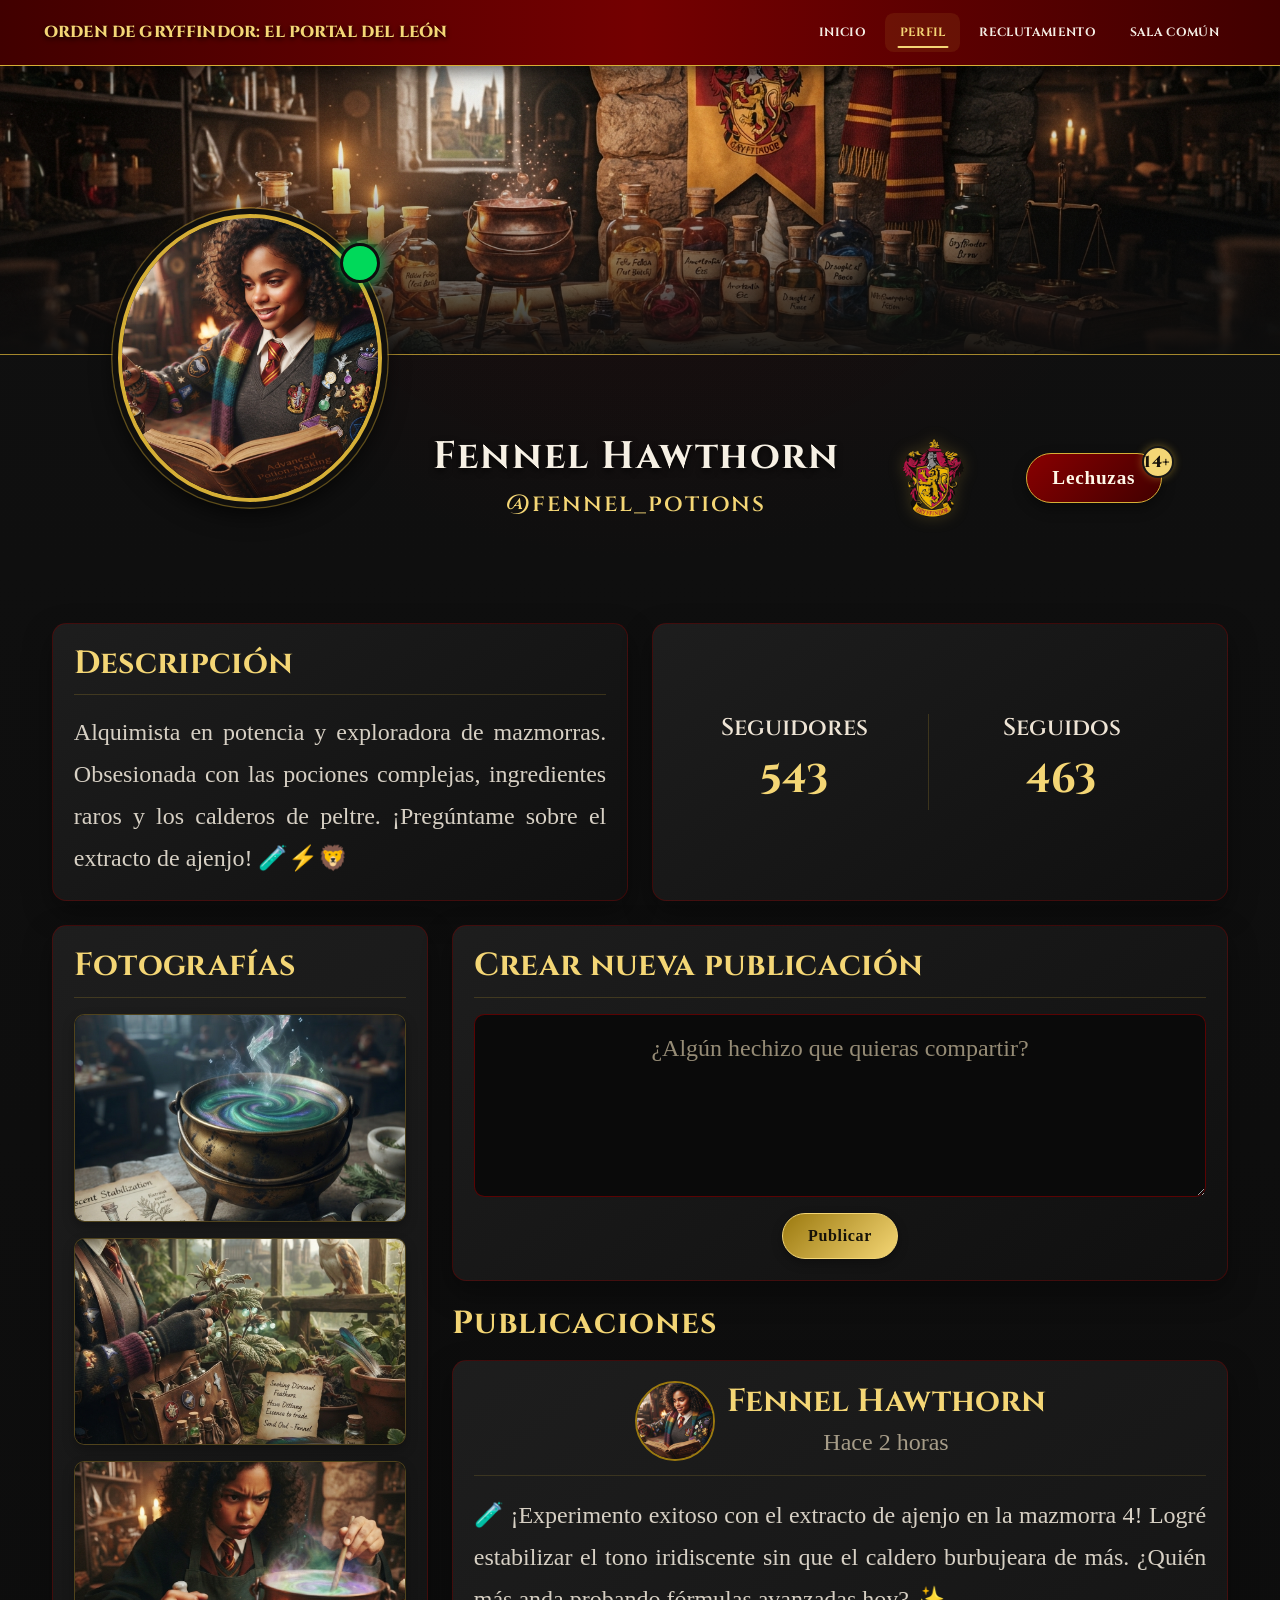
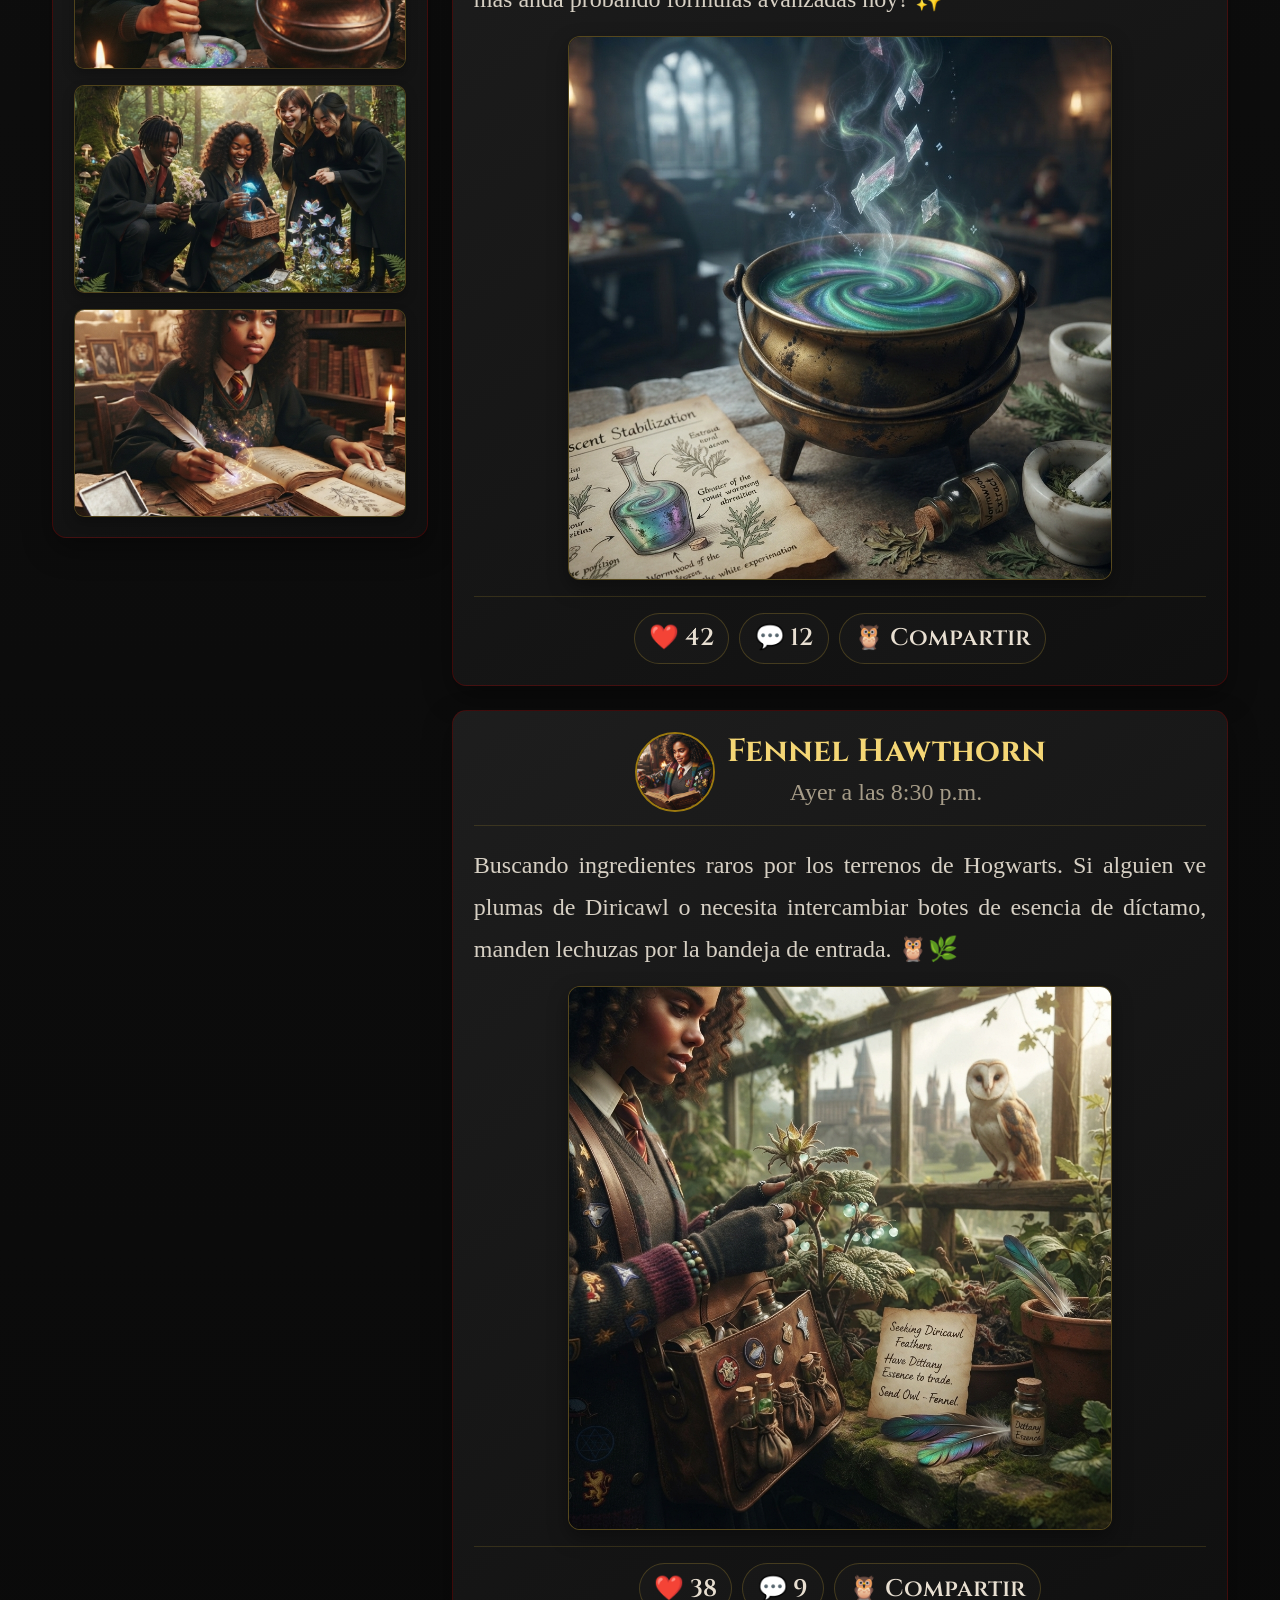
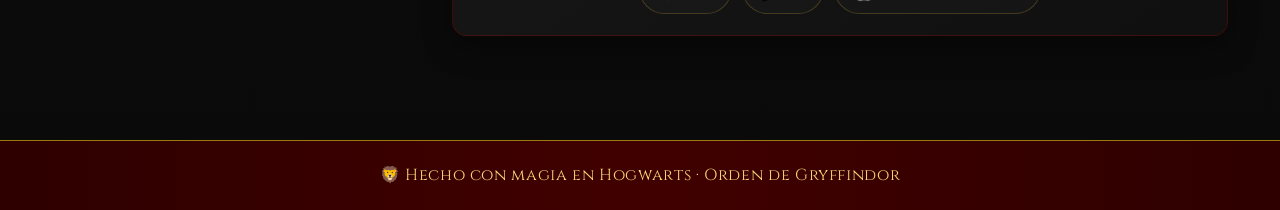
==== perfil.html @ 12b3858e "se hicieron cambios al html y se agrego mas dinamismo al css" ====
<!DOCTYPE html>
<html lang="es">
<head>
    <meta charset="UTF-8">
    <meta name="viewport" content="width=device-width, initial-scale=1.0">
    <meta name="description" content="Perfil de Fennel Hawthorn en la Orden de Gryffindor">
    <meta name="theme-color" content="#580000">
    <title>Fennel Hawthorn | Orden de Gryffindor</title>
    <link rel="preconnect" href="https://fonts.googleapis.com">
    <link rel="preconnect" href="https://fonts.gstatic.com" crossorigin>
    <link href="https://cdn.jsdelivr.net/npm/bootstrap@5.3.3/dist/css/bootstrap.min.css" rel="stylesheet" integrity="sha384-QWTKZyjpPEjISv5WaRU9OFeRpok6YctnYmDr5pNlyT2bRjXh0JMhjY6hW+ALEwIH" crossorigin="anonymous">
    <link rel="stylesheet" href="https://fonts.googleapis.com/css2?family=Cinzel:wght@400;500;600;700;800&family=Macondo+Swash+Caps&display=swap">
    <link rel="stylesheet" href="styles.css">
</head>

<body>
    <nav class="navbar navbar-expand-lg navbar-gryffindor sticky-top">
        <div class="container-fluid">
            <a class="navbar-brand" href="/index.html">
                ORDEN DE GRYFFINDOR: EL PORTAL DEL LEÓN
              </a>
            <button class="navbar-toggler" type="button" data-bs-toggle="collapse" data-bs-target="#navbarNav" aria-controls="navbarNav" aria-expanded="false" aria-label="Abrir menú de navegación">
                <span class="navbar-toggler-icon"></span>
            </button>
            <div class="collapse navbar-collapse" id="navbarNav">
                <ul class="navbar-nav ms-auto">
                    <li class="nav-item">
                        <a class="nav-link" href="/index.html">INICIO</a>
                    </li>
                    <li class="nav-item">
                        <a class="nav-link active" aria-current="page" href="#">PERFIL</a>
                    </li>
                    <li class="nav-item">
                        <a class="nav-link" href="#">RECLUTAMIENTO</a>
                    </li>
                    <li class="nav-item">
                        <a class="nav-link" href="#">SALA COMÚN</a>
                    </li>
                </ul>
            </div>
        </div>
    </nav>

    <section id="bannerPhoto">
        <img
            id="banner"
            src="/assets/banner.jpg"
            alt="Laboratorio de pociones de Gryffindor">
    </section>

    <header class="profile-header">
        <div class="row justify-content-center align-items-center profile-header-content">
            <div id="perfil" class="col-auto text-center profile-avatar-container">
                <img
                    id="foto"
                    src="/assets/perfil.jpg"
                    alt="Foto de perfil de Fennel Hawthorn"
                    class="profile-avatar">
                <span id="dot" class="status-indicator" aria-label="Fennel está en línea"></span>
            </div>
            <div class="col-auto text-center profile-identity">
                <h1 class="profile-name">Fennel Hawthorn</h1>
                <p class="profile-username">@fennel_potions</p>
            </div>
            <div class="col-auto text-center">
            <img
                id="logo"
                src="/assets/logo.png"
                alt="Escudo de Gryffindor"
                class="house-crest">
            </div>
            <div class="col-auto text-center">
            <button type="button" class="btn btn-lechuzas position-relative">
                Lechuzas
                <span class="notification-badge">14+</span>
            </button>
            </div>
        </div>
    </header>

    <main id="descripcion" class="container pb-5">
        <div class="row g-4 mb-4">
            <div class="col-lg-6">
                <article class="card card-info h-100">
                    <div class="card-body">
                        <h2 class="card-title">
                            Descripción
                        </h2>
                        <p class="card-text mb-0">
                            Alquimista en potencia y exploradora de mazmorras. Obsesionada con las pociones complejas, ingredientes raros y los calderos de peltre. ¡Pregúntame sobre el extracto de ajenjo! 🧪⚡🦁
                        </p>
                    </div>
                </article>
            </div>
            <div class="col-lg-6">
                <article id="seguidores" class="card card-stats h-100">
                    <div class="card-body d-flex align-items-center">
                        <div class="row w-100 text-center">
                            <div class="col-6">
                                <h2 class="stat-label">Seguidores</h2>
                                <p class="stat-value">543</p>
                            </div>
                            <div class="col-6 stat-divider">
                                <h2 class="stat-label">Seguidos</h2>
                                <p class="stat-value">463</p>
                            </div>
                        </div>
                    </div>
                </article>
            </div>
        </div>
        <div class="row g-4">
            <aside class="col-lg-4">
                <section class="card card-gallery">
                    <div class="card-body">
                        <h2 class="card-title">
                            Fotografías
                        </h2>
                        <div class="gallery-list">
                            <img src="/assets/publi1.jpg" class="gallery-item" alt="Poción brillante en un caldero">
                            <img src="/assets/publi2.jpg" class="gallery-item" alt="Ingredientes para preparar pociones">
                            <img src="/assets/img1.jpg" class="gallery-item" alt="Mazmorra de Hogwarts">
                            <img src="/assets/img3.jpg" class="gallery-item" alt="Libro antiguo de pociones">
                            <img src="/assets/img2.jpg" class="gallery-item" alt="Extracto de ajenjo">
                        </div>
                    </div>
                </section>
            </aside>
            <section class="col-lg-8">
                <section class="card card-create mb-4">
                    <div class="card-body">
                        <h2 class="card-title">
                            Crear nueva publicación
                        </h2>
                        <form>
                            <div class="mb-3">
                                <textarea
                                    class="form-control"
                                    rows="4"
                                    placeholder="¿Algún hechizo que quieras compartir?"
                                    aria-label="Escribe una nueva publicación"
                                ></textarea>
                            </div>
                            <div class="d-flex justify-content-center">
                            <button type="submit" class="btn btn-publicar">
                             Publicar
                            </button>
                          </div>
                        </form>
                    </div>
                </section>
                <h2 class="section-title">
                    Publicaciones
                </h2>
                <article class="card card-post mb-4">
                    <div class="card-body">
                        <header class="post-header">
                            <img src="/assets/perfil.jpg" class="post-avatar" alt="Fennel Hawthorn">
                            <div class="post-author-info">
                                <h3 class="post-author">Fennel Hawthorn</h3>
                                <p class="post-time">Hace 2 horas</p>
                            </div>
                        </header>
                        <p class="post-content">
                            🧪 ¡Experimento exitoso con el extracto de ajenjo en la mazmorra 4! Logré estabilizar el tono iridiscente sin que el caldero burbujeara de más. ¿Quién más anda probando fórmulas avanzadas hoy? ✨
                        </p>
                        <img src="/assets/publi1.jpg" class="post-image" alt="Experimento de extracto de ajenjo">
                        <footer class="post-actions">
                            <button type="button" class="btn btn-action">
                                <span>❤️</span>
                                42
                            </button>
                            <button type="button" class="btn btn-action">
                                <span>💬</span>
                                12
                            </button>
                            <button type="button" class="btn btn-action">
                                <span>🦉</span>
                                Compartir
                            </button>
                        </footer>
                    </div>
                </article>
                <article class="card card-post mb-4">
                    <div class="card-body">
                        <header class="post-header">
                            <img src="/assets/perfil.jpg" class="post-avatar" alt="Fennel Hawthorn">
                            <div class="post-author-info">
                                <h3 class="post-author">Fennel Hawthorn</h3>
                                <p class="post-time">Ayer a las 8:30 p.m.</p>
                            </div>
                        </header>
                        <p class="post-content">
                            Buscando ingredientes raros por los terrenos de Hogwarts. Si alguien ve plumas de Diricawl o necesita intercambiar botes de esencia de díctamo, manden lechuzas por la bandeja de entrada. 🦉🌿
                        </p>
                        <img src="/assets/publi2.jpg" class="post-image" alt="Ingredientes raros de pociones">
                        <footer class="post-actions">
                            <button type="button" class="btn btn-action">
                                <span>❤️</span>
                                38
                            </button>
                            <button type="button" class="btn btn-action">
                                <span>💬</span>
                                9
                            </button>
                            <button type="button" class="btn btn-action">
                                <span>🦉</span>
                                Compartir
                            </button>
                        </footer>
                    </div>
                </article>
            </section>
        </div>
    </main>

    <footer class="footer-gryffindor">
        <p>🦁 Hecho con magia en Hogwarts · Orden de Gryffindor</p>
    </footer>

    <script src="https://cdn.jsdelivr.net/npm/bootstrap@5.3.3/dist/js/bootstrap.bundle.min.js"
        integrity="sha384-YvpcrYf0tY3lHB60NNkmXc5s9fDVZLESaAA55NDzOxhy9GkcIdslK1eN7N6jIeHz"
        crossorigin="anonymous"></script>
</body>
</html>
---- styles.css ----
@import url("https://fonts.googleapis.com/css2?family=Cinzel:wght@400;500;600;700;800&family=Macondo+Swash+Caps&display=swap");

:root {
    --red: #740001;
    --red-dark: #410000;
    --red-light: #9b111e;
    --gold: #d6af36;
    --gold-light: #f4d675;
    --gold-dark: #9b790f;
    --background: #0d0d0d;
    --surface: #151515;
    --surface-light: #1d1d1d;
    --input: #0a0a0a;
    --text: #f2ede3;
    --text-soft: #d7d0c4;
    --muted: #a69c88;
    --border: rgba(214, 175, 54, 0.22);
    --border-dark: rgba(116, 0, 1, 0.45);
    --shadow: 0 0.7rem 1.8rem rgba(0, 0, 0, 0.38);
    --transition: 0.25s ease;
}

* {
    box-sizing: border-box;
}

html {
    scroll-behavior: smooth;
}

body {
    margin: 0;
    overflow-x: hidden;
    background:
        radial-gradient(circle at top, rgba(116, 0, 1, 0.18), transparent 35rem),
        linear-gradient(180deg, #101010 0%, #0a0a0a 100%);
    color: var(--text);
    font-family: Georgia, "Times New Roman", serif;
    font-size: 16px;
}

h1,
h2,
h3,
h4,
h5,
h6,
button,
.navbar-brand,
.nav-link {
    font-family: "Cinzel", Georgia, serif;
}

button, a {
    -webkit-tap-highlight-color: transparent;
}

.navbar-gryffindor {
    min-height: 4.1rem;
    padding: 0.65rem 2rem;
    background: linear-gradient(90deg, var(--red-dark), var(--red), var(--red-dark)) !important;
    border-bottom: 1px solid var(--gold);
    box-shadow: 0 0.3rem 1rem rgba(0, 0, 0, 0.55);
}

.navbar-gryffindor .navbar-brand {
    display: flex;
    align-items: center;
    gap: 0.4rem;
    color: var(--gold-light) !important;
    font-size: 1rem;
    font-weight: 800;
    letter-spacing: 0.01em;
    text-shadow: 0 0.13rem 0.3rem rgba(0, 0, 0, 0.9);
    transition: color var(--transition), transform var(--transition);
}

.navbar-gryffindor .navbar-brand:hover {
    color: #fff4bd !important;
    transform: scale(1.02);
}

.navbar-gryffindor .nav-link {
    position: relative;
    color: #f5eee5 !important;
    font-size: 0.75rem;
    font-weight: 700;
    letter-spacing: 0.03em;
    margin: 0 0.15rem;
    padding: 0.65rem 0.9rem !important;
    border-radius: 0.55rem;
    transition: color var(--transition), background-color var(--transition);
}

.navbar-gryffindor .nav-link::after {
    position: absolute;
    bottom: 0.22rem;
    left: 50%;
    width: 0;
    height: 0.12rem;
    content: "";
    background: var(--gold-light);
    border-radius: 1rem;
    transform: translateX(-50%);
    transition: width var(--transition);
}

.navbar-gryffindor .nav-link:hover,
.navbar-gryffindor .nav-link.active {
    color: var(--gold-light) !important;
    background: rgba(214, 175, 54, 0.1);
}

.navbar-gryffindor .nav-link:hover::after,
.navbar-gryffindor .nav-link.active::after {
    width: 68%;
}

.navbar-toggler {
    border: 1px solid var(--gold) !important;
}

.navbar-toggler:focus {
    box-shadow: 0 0 0 0.18rem rgba(214, 175, 54, 0.35);
}

.navbar-toggler-icon {
    filter: brightness(0) invert(1);
}

#bannerPhoto {
    position: relative;
    overflow: hidden;
    border-bottom: 1px solid rgba(214, 175, 54, 0.75);
}

#bannerPhoto::after {
    position: absolute;
    inset: 0;
    content: "";
    pointer-events: none;
    background:
        linear-gradient(to bottom, rgba(0, 0, 0, 0.02) 35%, rgba(13, 13, 13, 0.94) 100%),
        linear-gradient(to right, rgba(0, 0, 0, 0.2), transparent 45%, rgba(0, 0, 0, 0.2));
}

#banner {
    display: block;
    width: 100%;
    height: 18rem;
    object-fit: cover;
    object-position: center 52%;
    filter: saturate(0.9) contrast(1.06);
    transition: transform 0.6s ease;
}

#bannerPhoto:hover #banner {
    transform: scale(1.02);
}

.profile-header {
    position: relative;
    z-index: 3;
    width: 100%;
    max-width: 1200px;
    padding: 0 1.5rem 2.3rem;
    margin: -5.4rem auto 0;
    margin-top: 5rem;
    margin-bottom: 4rem;
}

.profile-header-content {
    display: flex;
    justify-content: center;
    align-items: center;
    width: 100%;
    margin-right: 0;
    margin-left: 0;
    row-gap: 1.2rem;
    column-gap: 1.7rem;
    text-align: center;
}

.profile-avatar-container {
    position: relative;
    flex: 0 0 auto;
    width: 18rem;
    height: 18rem;
    margin-top: -15rem;
}

.profile-avatar {
    display: block;
    width: 100%;
    height: 100%;
    object-fit: cover;
    object-position: center;
    background: var(--surface);
    border: 0.25rem solid var(--gold);
    border-radius: 50%;
    box-shadow:
        0 0 0 0.35rem rgba(13, 13, 13, 0.96),
        0 0 0 0.43rem rgba(214, 175, 54, 0.42),
        0 0.6rem 1.6rem rgba(0, 0, 0, 0.85);
    transition: transform var(--transition), border-color var(--transition), box-shadow var(--transition);
}

.profile-avatar-container:hover .profile-avatar {
    border-color: var(--gold-light);
    box-shadow:
        0 0 0 0.35rem rgba(13, 13, 13, 0.96),
        0 0 0 0.43rem rgba(244, 214, 117, 0.55),
        0 0 1.8rem rgba(214, 175, 54, 0.3);
    transform: scale(1.035);
}

.status-indicator {
    position: absolute;
    top: 10%;
    right: 5%;
    width: 2.5rem;
    height: 2.5rem;
    background: #00d95a;
    border: 0.19rem solid #0e0e0e;
    border-radius: 50%;
    box-shadow: 0 0 0.8rem rgba(0, 217, 90, 0.85);
    animation: statusPulse 2.2s ease-in-out infinite;
}

.profile-identity {
    min-width: 15rem;
    text-align: center;
}

.profile-name {
    margin: 0;
    color: #f6f0e4;
    font-size: clamp(1.65rem, 3vw, 2.45rem);
    font-weight: 700;
    letter-spacing: 0.04em;
    line-height: 1.15;
    text-shadow: 0 0.16rem 0.45rem rgba(0, 0, 0, 0.8);
    text-transform: capitalize;
}

.profile-username {
    margin: 0.45rem 0 0;
    color: var(--gold-light);
    font-family: "Cinzel", Georgia, serif;
    font-size: 1.5rem;
    font-weight: 600;
    letter-spacing: 0.08em;
}

.house-crest {
    flex: 0 0 auto;
    width: 5.25rem;
    height: auto;
    object-fit: contain;
    filter: drop-shadow(0 0 0.45rem rgba(214, 175, 54, 0.25));
    transition: transform var(--transition), filter var(--transition);
}

.house-crest:hover {
    filter: drop-shadow(0 0 0.85rem rgba(244, 214, 117, 0.6));
    transform: scale(1.08) rotate(3deg);
}

.btn-lechuzas {
    display: inline-flex;
    align-items: center;
    justify-content: center;
    min-width: 8.5rem;
    min-height: 2.85rem;
    gap: 0.35rem;
    padding: 0.6rem 1rem;
    overflow: visible;
    color: #fff8e8 !important;
    font-size: 1.2rem;
    font-weight: 800;
    letter-spacing: 0.04em;
    background: linear-gradient(135deg, #890001, var(--red-dark));
    border: 1px solid var(--gold);
    border-radius: 2rem;
    box-shadow: 0 0.35rem 0.8rem rgba(0, 0, 0, 0.4);
    transition: transform var(--transition), box-shadow var(--transition), background var(--transition);
}

.btn-lechuzas:hover {
    background: linear-gradient(135deg, #a90001, #560000);
    box-shadow:
        0 0.45rem 1rem rgba(0, 0, 0, 0.5),
        0 0 0.8rem rgba(214, 175, 54, 0.25);
    transform: translateY(-0.15rem);
}

.notification-badge {
    position: absolute;
    top: -0.5rem;
    right: -0.8rem;
    display: grid;
    width: 2rem;
    height: 2rem;
    place-items: center;
    color: #16110a;
    font-family: "Cinzel", Georgia, serif;
    font-size: 1rem;
    font-weight: 800;
    background: var(--gold-light);
    border: 0.13rem solid #171717;
    border-radius: 50%;
    box-shadow: 0 0 0.5rem rgba(214, 175, 54, 0.45);
}

#descripcion {
    max-width: 1200px;
}

.card {
    overflow: hidden;
    color: var(--text-soft) !important;
    background: linear-gradient(145deg, rgba(30, 30, 30, 0.98), rgba(16, 16, 16, 0.98)) !important;
    border: 1px solid var(--border-dark) !important;
    border-radius: 0.9rem !important;
    box-shadow: var(--shadow);
    transition: border-color var(--transition), box-shadow var(--transition), transform var(--transition);
}

.card:hover {
    border-color: rgba(214, 175, 54, 0.43) !important;
    box-shadow:
        0 0.85rem 2rem rgba(0, 0, 0, 0.45),
        0 0 1.1rem rgba(214, 175, 54, 0.08);
    transform: translateY(-0.18rem);
}

.card-body {
    padding: 1.3rem;
}

.card-title {
    display: flex;
    align-items: center;
    gap: 0.5rem;
    padding-bottom: 0.72rem;
    margin: 0 0 1rem;
    color: var(--gold-light);
    font-size: 2rem;
    font-weight: 700;
    letter-spacing: 0.02rem;
    text-align: center;
    justify-self: center;
    border-bottom: 1px solid rgba(214, 175, 54, 0.2);
}

.card-text {
    margin: 0;
    color: var(--text-soft);
    font-family: Georgia, "Times New Roman", serif;
    font-size: 1.5rem;
    line-height: 1.75;
    text-align: center;
    text-align:justify;
}

.card-stats .card-body {
    min-height: 100%;
}

.stat-label {
    margin: 0 0 0.5rem;
    color: #eee4d5;
    font-size: 1.5rem;
    font-weight: 600;
}

.stat-value {
    margin: 0;
    color: var(--gold-light);
    font-family: "Cinzel", Georgia, serif;
    font-size: 2.5rem;
    font-weight: 700;
}

.stat-divider {
    border-left: 1px solid rgba(214, 175, 54, 0.2);
}

.gallery-list {
    display: flex;
    flex-direction: column;
    width: 100%;
    gap: 1rem;
}

.gallery-item {
    display: block;
    width: 100%;
    min-height: 12rem;
    aspect-ratio: 16 / 10;
    object-fit: cover;
    object-position: center;
    background: #101010;
    border: 1px solid rgba(214, 175, 54, 0.32);
    border-radius: 0.65rem;
    box-shadow: 0 0.35rem 0.75rem rgba(0, 0, 0, 0.26);
    transition: border-color var(--transition), box-shadow var(--transition), transform var(--transition);
}

.gallery-item:hover {
    position: relative;
    z-index: 1;
    border-color: var(--gold);
    box-shadow: 0 0 1.15rem rgba(214, 175, 54, 0.2);
    transform: scale(1.015);
}

.form-control {
    min-height: 7.2rem;
    padding: 0.85rem 1rem;
    color: var(--text) !important;
    font-family: Georgia, "Times New Roman", serif;
    font-size: 1.5rem;
    line-height: 1.6;
    resize: vertical;
    background: var(--input) !important;
    border: 1px solid rgba(116, 0, 1, 0.75) !important;
    border-radius: 0.65rem !important;
    text-align: center;
}

.form-control:focus {
    color: var(--text) !important;
    background: var(--input) !important;
    border-color: var(--gold) !important;
    box-shadow: 0 0 0 0.2rem rgba(214, 175, 54, 0.2);
}

.form-control::placeholder {
    color: #968c76;
    opacity: 1;
}

.btn-publicar {
    display: inline-flex;
    align-items: center;
    gap: 0.4rem;
    padding: 0.65rem 1.55rem;
    color: #161208 !important;
    font-size: 1rem;
    font-weight: 800;
    letter-spacing: 0.04em;
    background: linear-gradient(135deg, var(--gold-dark), var(--gold-light));
    border: 1px solid var(--gold-light);
    border-radius: 2rem;
    box-shadow: 0 0.25rem 0.65rem rgba(0, 0, 0, 0.3);
    transition: box-shadow var(--transition), transform var(--transition), filter var(--transition);
}

.btn-publicar:hover {
    filter: brightness(1.08);
    box-shadow: 0 0.4rem 1rem rgba(214, 175, 54, 0.35);
    transform: translateY(-0.12rem);
}

.section-title {
    display: flex;
    align-items: center;
    gap: 0.5rem;
    margin: 0 0 1rem;
    color: var(--gold-light);
    font-size: 2rem;
    font-weight: 700;
    letter-spacing: 0.03em;
    text-align: center;
    justify-self: center;
}

.card-post .card-body {
    text-align: center;
}

.post-header {
    display: flex;
    align-items: center;
    justify-content: center;
    padding-bottom: 0.85rem;
    margin-bottom: 1.1rem;
    text-align: center;
    border-bottom: 1px solid rgba(214, 175, 54, 0.17);
}

.post-avatar {
    flex: 0 0 auto;
    width: 5rem;
    height: 5rem;
    margin-right: 0.75rem;
    object-fit: cover;
    border: 2px solid var(--gold-dark);
    border-radius: 50%;
}

.post-author-info {
    text-align: center;
}

.post-author {
    margin: 0;
    color: var(--gold-light);
    font-size: 2rem;
    font-weight: 700;
}

.post-time {
    margin: 0.17rem 0 0;
    color: var(--muted);
    font-family: Georgia, "Times New Roman", serif;
    font-size: 1.5rem;
}

.post-content {
    max-width: 46rem;
    margin: 0 auto 1rem;
    color: var(--text-soft);
    font-family: Georgia, "Times New Roman", serif;
    font-size: 1.5rem;
    line-height: 1.75;
    text-align:justify;
}

.post-image {
    display: block;
    width: min(100%, 34rem);
    aspect-ratio: 1 / 1;
    margin: 1rem auto 0;
    object-fit: cover;
    object-position: center;
    background: #111;
    border: 1px solid rgba(214, 175, 54, 0.35);
    border-radius: 0.75rem;
    box-shadow: 0 0.5rem 1.25rem rgba(0, 0, 0, 0.35);
    transition: border-color var(--transition), box-shadow var(--transition), transform var(--transition);
}

.post-image:hover {
    border-color: var(--gold);
    box-shadow:
        0 0.5rem 1.25rem rgba(0, 0, 0, 0.42),
        0 0 1.1rem rgba(214, 175, 54, 0.18);
    transform: scale(1.01);
}

.post-actions {
    display: flex;
    flex-wrap: wrap;
    justify-content: center;
    gap: 0.65rem;
    padding-top: 1rem;
    margin-top: 1rem;
    border-top: 1px solid rgba(214, 175, 54, 0.17);
}

.btn-action {
    display: inline-flex;
    align-items: center;
    gap: 0.35rem;
    padding: 0.42rem 0.9rem;
    color: #e8dfd1 !important;
    font-family: "Cinzel", Georgia, serif;
    font-size: 1.5rem;
    font-weight: 600;
    background: rgba(255, 255, 255, 0.02) !important;
    border: 1px solid rgba(214, 175, 54, 0.24) !important;
    border-radius: 2rem;
    transition: color var(--transition), border-color var(--transition), background-color var(--transition), transform var(--transition);
}

.btn-action:hover {
    color: var(--gold-light) !important;
    background: rgba(214, 175, 54, 0.1) !important;
    border-color: var(--gold) !important;
    transform: translateY(-0.1rem);
}

.footer-gryffindor {
    padding: 1.4rem 1rem;
    margin-top: 2rem;
    text-align: center;
    background: linear-gradient(90deg, #2e0000, var(--red-dark), #2e0000);
    border-top: 1px solid var(--gold-dark);
}

.footer-gryffindor p {
    margin: 0;
    color: var(--gold-light);
    font-family: "Cinzel", Georgia, serif;
    font-size: 1rem;
    letter-spacing: 0.04em;
}

a:focus-visible,
button:focus-visible,
textarea:focus-visible {
    outline: 0.18rem solid var(--gold-light);
    outline-offset: 0.18rem;
}

@keyframes statusPulse {
    0%,
    100% {
        box-shadow: 0 0 0.45rem rgba(0, 217, 90, 0.6);
        transform: scale(1);
    }

    50% {
        box-shadow: 0 0 1rem rgba(0, 217, 90, 0.9);
        transform: scale(1.08);
    }
}

@media (max-width: 991.98px) {
    .profile-header {
        padding: 0 1.2rem 2rem;
        margin-top: -4.5rem;
    }

    .profile-header-content {
        gap: 1.15rem;
    }

    .profile-avatar-container {
        width: 10.8rem;
        height: 10.8rem;
    }

    .profile-identity {
        min-width: 13rem;
    }

    .house-crest {
        width: 4.6rem;
    }

    .gallery-item {
        min-height: 10rem;
    }
}

@media (max-width: 767.98px) {
    .navbar-gryffindor {
        padding: 0.65rem 1rem;
    }

    .navbar-gryffindor .navbar-brand {
        max-width: calc(100% - 3.2rem);
        font-size: 0.75rem;
        line-height: 1.25;
        white-space: normal;
    }

    .navbar-gryffindor .nav-link {
        padding: 0.75rem !important;
        text-align: center;
    }

    #banner {
        height: 12.5rem;
    }

    .profile-header {
        padding: 0 1rem 1.8rem;
        margin-top: -3.7rem;
    }

    .profile-header-content {
        flex-direction: column;
        gap: 0.85rem;
    }

    .profile-avatar-container {
        width: 9.7rem;
        height: 9.7rem;
    }

    .profile-identity {
        min-width: auto;
    }

    .profile-name {
        font-size: 1.7rem;
    }

    .profile-username {
        font-size: 0.74rem;
    }

    .house-crest {
        width: 4rem;
    }

    .btn-lechuzas {
        min-width: 8.2rem;
    }

    #descripcion {
        padding-right: 0.85rem;
        padding-left: 0.85rem;
    }

    .card-body {
        padding: 1rem;
    }

    .card-title,
    .section-title {
        font-size: 1rem;
    }

    .card-text,
    .post-content {
        font-size: 0.92rem;
    }

    .stat-label {
        font-size: 0.9rem;
    }

    .stat-value {
        font-size: 1.15rem;
    }

    .gallery-item {
        min-height: 11rem;
        aspect-ratio: 4 / 3;
    }

    .post-image {
        width: 100%;
        aspect-ratio: 1 / 1;
    }

    .post-actions {
        gap: 0.45rem;
    }

    .btn-action {
        padding: 0.4rem 0.7rem;
        font-size: 0.62rem;
    }
}

@media (prefers-reduced-motion: reduce) {
    *,
    *::before,
    *::after {
        scroll-behavior: auto !important;
        animation-duration: 0.01ms !important;
        animation-iteration-count: 1 !important;
        transition-duration: 0.01ms !important;
    }
}
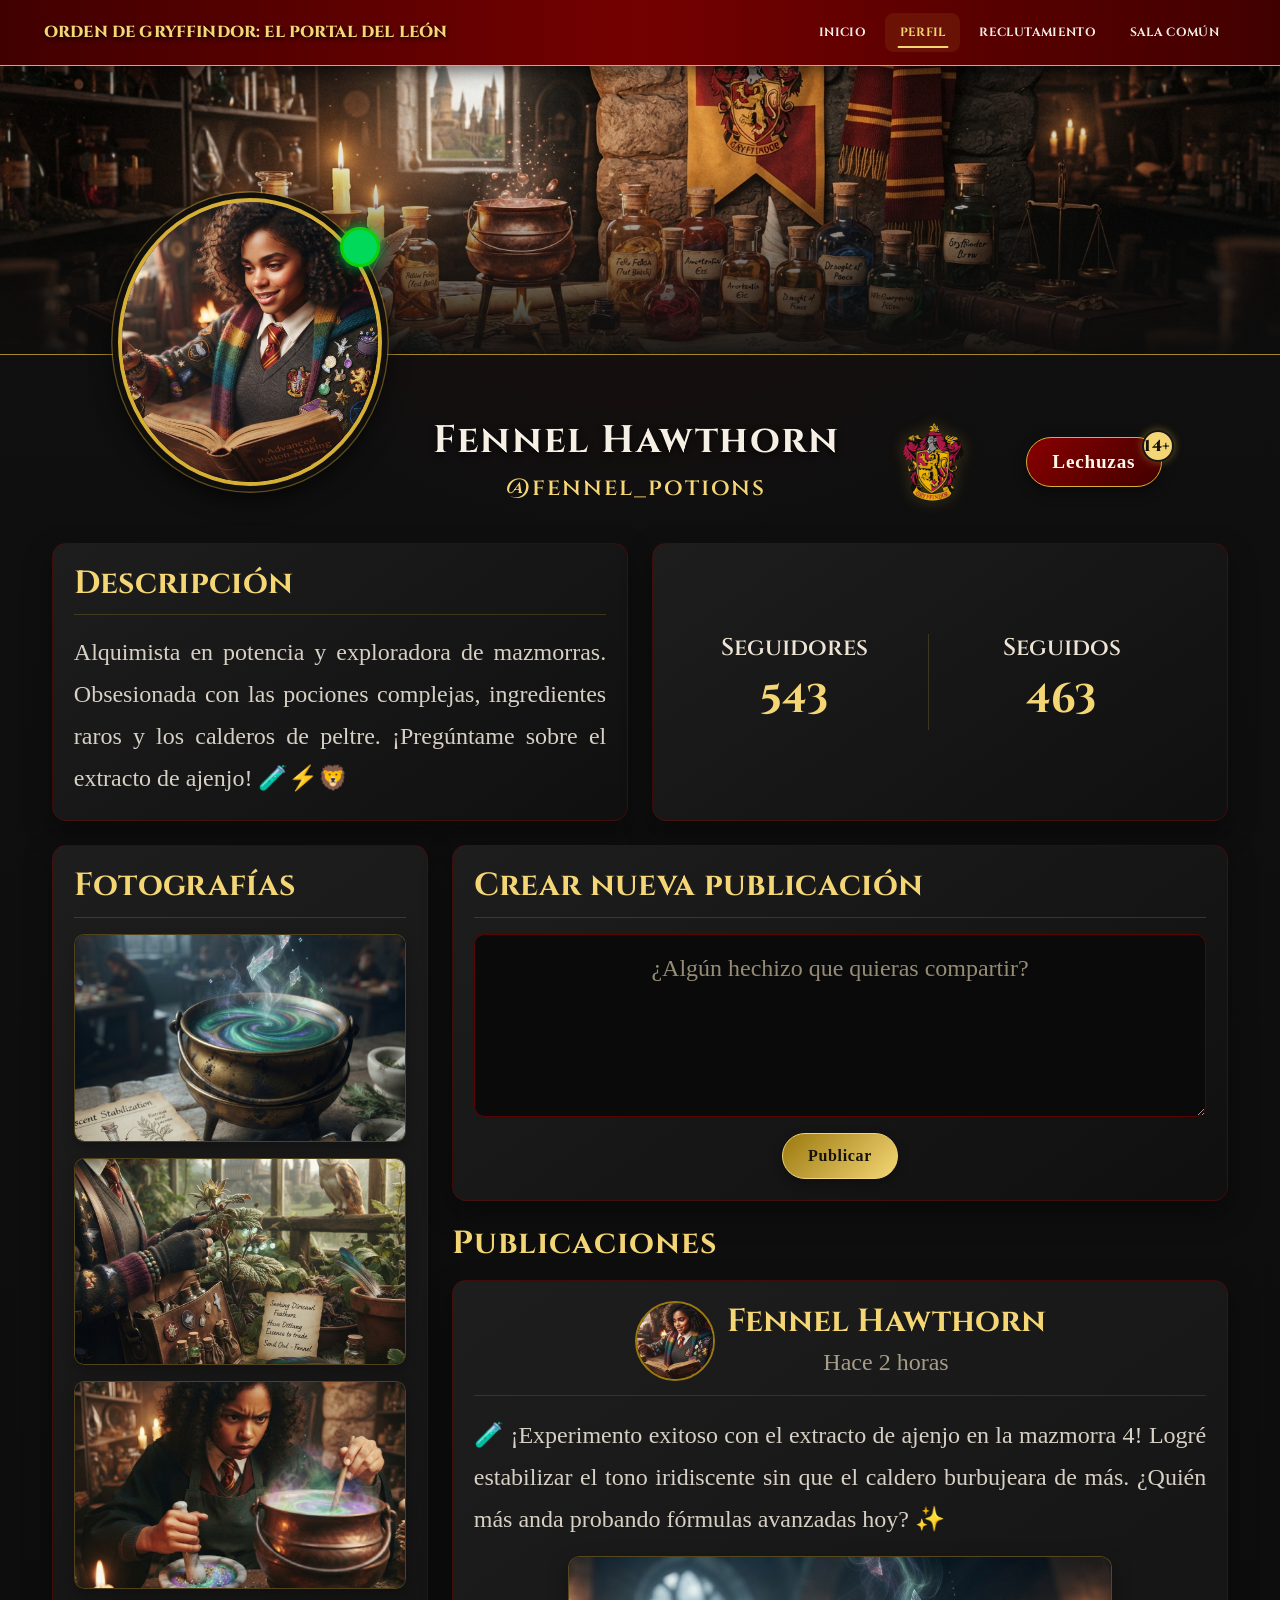
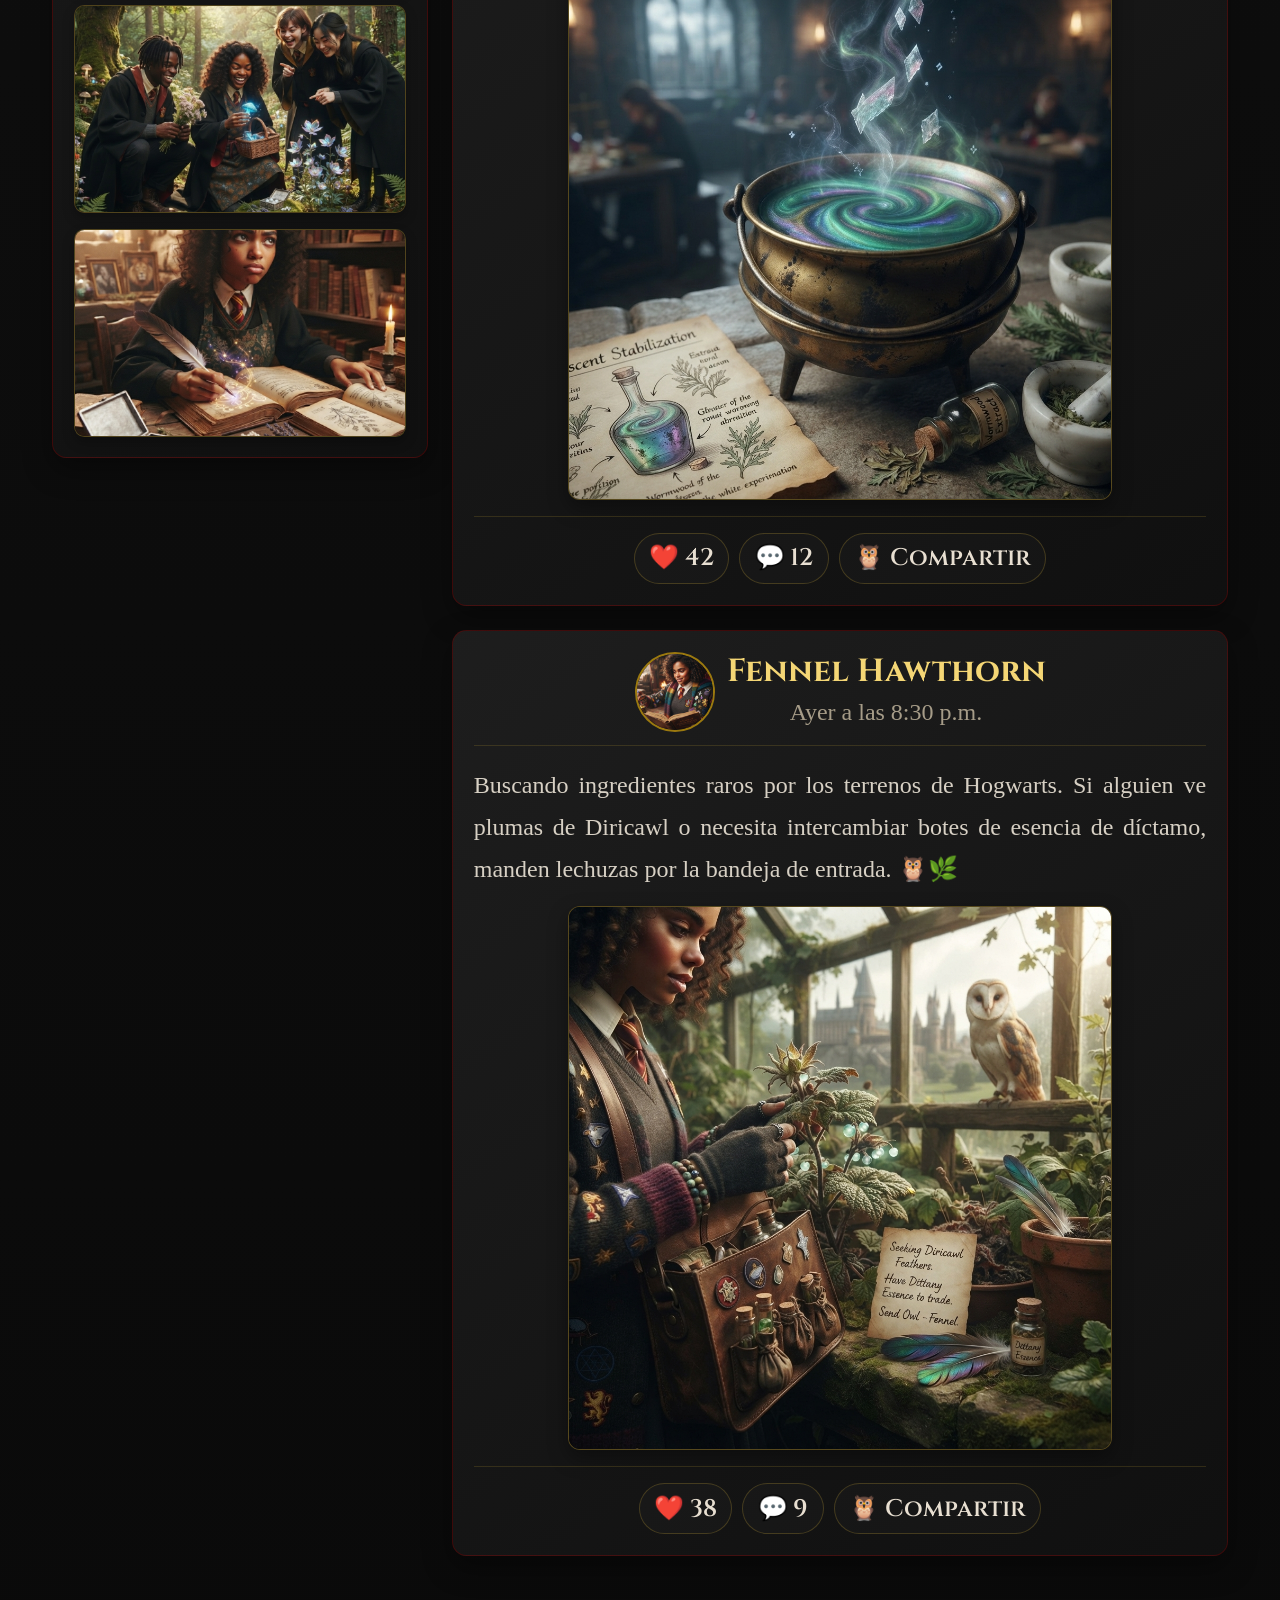
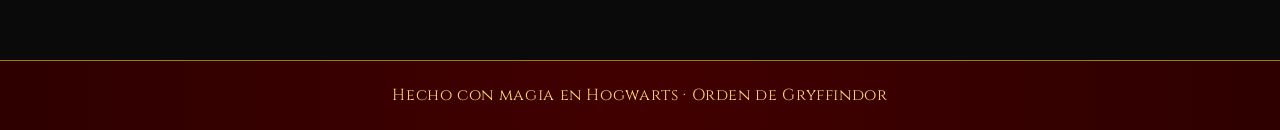
==== commit 8e0e05a5: "correccion y cambios en css y file styles.css" ====
--- a/perfil.html
+++ b/perfil.html
@@ -38,7 +38,6 @@
                     </li>
                 </ul>
             </div>
-        </div>
     </nav>
 
     <section id="bannerPhoto">
@@ -215,7 +214,7 @@
     </main>
 
     <footer class="footer-gryffindor">
-        <p>🦁 Hecho con magia en Hogwarts · Orden de Gryffindor</p>
+        <p>Hecho con magia en Hogwarts · Orden de Gryffindor</p>
     </footer>
 
     <script src="https://cdn.jsdelivr.net/npm/bootstrap@5.3.3/dist/js/bootstrap.bundle.min.js"
--- a/styles.css
+++ b/styles.css
@@ -1,3 +1,4 @@
+
 @import url("https://fonts.googleapis.com/css2?family=Cinzel:wght@400;500;600;700;800&family=Macondo+Swash+Caps&display=swap");
 
 :root {
@@ -165,8 +166,7 @@
     max-width: 1200px;
     padding: 0 1.5rem 2.3rem;
     margin: -5.4rem auto 0;
-    margin-top: 5rem;
-    margin-bottom: 4rem;
+    margin-top: 4rem;
 }
 
 .profile-header-content {
@@ -221,7 +221,7 @@
     width: 2.5rem;
     height: 2.5rem;
     background: #00d95a;
-    border: 0.19rem solid #0e0e0e;
+    border: 0.19rem solid #10cf0a;
     border-radius: 50%;
     box-shadow: 0 0 0.8rem rgba(0, 217, 90, 0.85);
     animation: statusPulse 2.2s ease-in-out infinite;
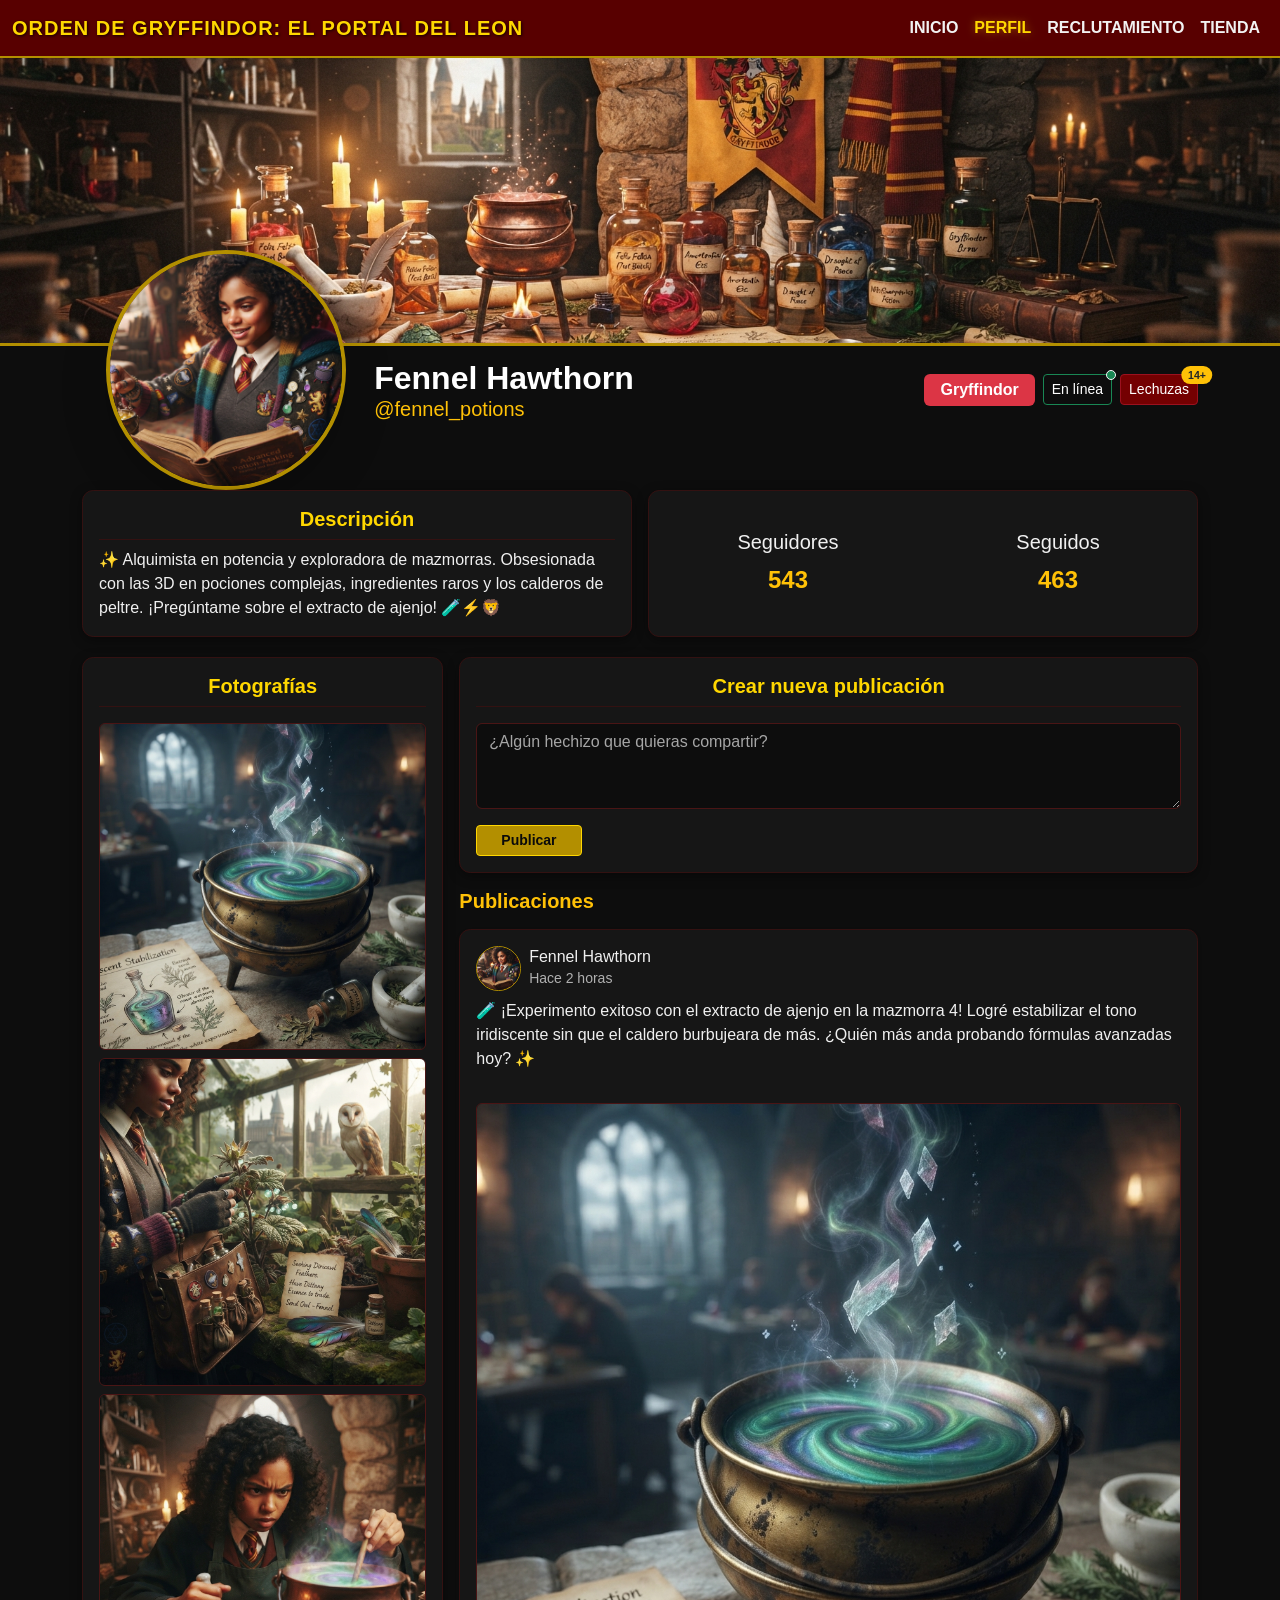
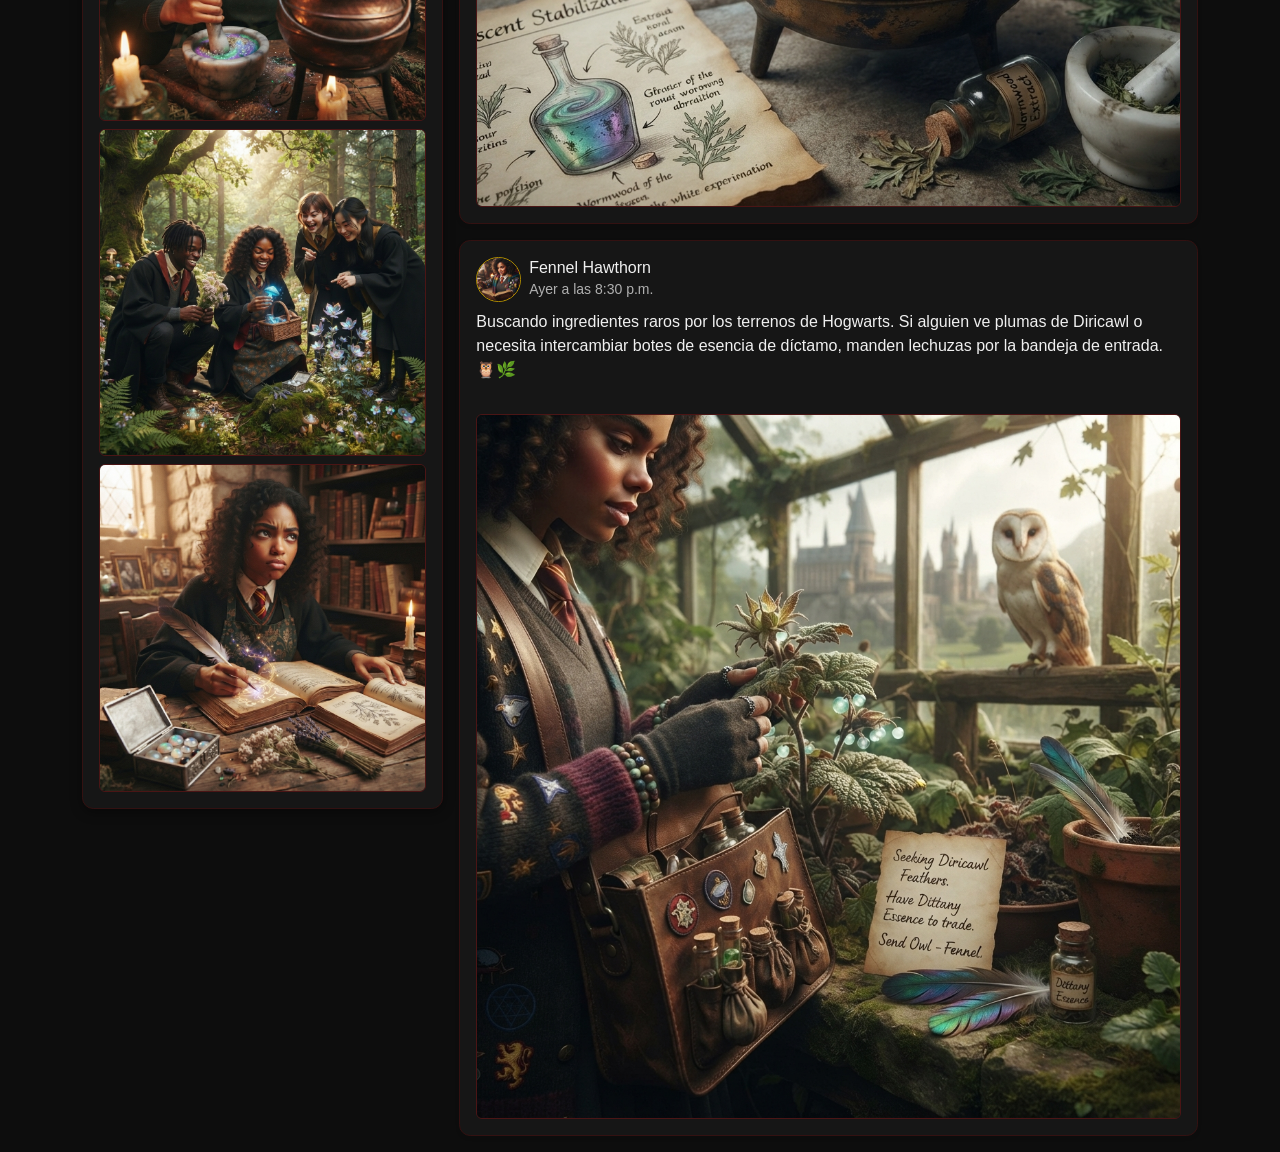
==== commit 5a7fc69d: "Musica" ====
--- a/perfil.html
+++ b/perfil.html
@@ -1,224 +1,191 @@
 <!DOCTYPE html>
-<html lang="es">
+<html lang="en">
 <head>
     <meta charset="UTF-8">
     <meta name="viewport" content="width=device-width, initial-scale=1.0">
-    <meta name="description" content="Perfil de Fennel Hawthorn en la Orden de Gryffindor">
-    <meta name="theme-color" content="#580000">
-    <title>Fennel Hawthorn | Orden de Gryffindor</title>
-    <link rel="preconnect" href="https://fonts.googleapis.com">
-    <link rel="preconnect" href="https://fonts.gstatic.com" crossorigin>
-    <link href="https://cdn.jsdelivr.net/npm/bootstrap@5.3.3/dist/css/bootstrap.min.css" rel="stylesheet" integrity="sha384-QWTKZyjpPEjISv5WaRU9OFeRpok6YctnYmDr5pNlyT2bRjXh0JMhjY6hW+ALEwIH" crossorigin="anonymous">
-    <link rel="stylesheet" href="https://fonts.googleapis.com/css2?family=Cinzel:wght@400;500;600;700;800&family=Macondo+Swash+Caps&display=swap">
-    <link rel="stylesheet" href="styles.css">
+    <title>GryffindorResistanceProfile</title>
+    <link
+      href="https://cdn.jsdelivr.net/npm/bootstrap@5.3.8/dist/css/bootstrap.min.css"
+      rel="stylesheet"
+      integrity="sha384-sRIl4kxILFvY47J16cr9ZwB07vP4J8+LH7qKQnuqkuIAvNWLzeN8tE5YBujZqJLB"
+      crossorigin="anonymous"
+    />
+    <link rel="stylesheet" href="stryle.css">
 </head>
-
 <body>
-    <nav class="navbar navbar-expand-lg navbar-gryffindor sticky-top">
-        <div class="container-fluid">
-            <a class="navbar-brand" href="/index.html">
-                ORDEN DE GRYFFINDOR: EL PORTAL DEL LEÓN
+<nav class="navbar navbar-expand-lg navbar-gryffindor">
+      <div class="container-fluid">
+        <a class="navbar-brand" href="#"
+          >ORDEN DE GRYFFINDOR: EL PORTAL DEL LEON</a
+        >
+        <button
+          class="navbar-toggler"
+          type="button"
+          data-bs-toggle="collapse"
+          data-bs-target="#navbarNav"
+          aria-controls="navbarNav"
+          aria-expanded="false"
+          aria-label="Toggle navigation"
+        >
+          <span class="navbar-toggler-icon"></span>
+        </button>
+        <div class="collapse navbar-collapse" id="navbarNav">
+          <ul class="navbar-nav ms-auto">
+            <li class="nav-item">
+              <a class="nav-link" aria-current="page" href="/index.html"
+                >INICIO
               </a>
-            <button class="navbar-toggler" type="button" data-bs-toggle="collapse" data-bs-target="#navbarNav" aria-controls="navbarNav" aria-expanded="false" aria-label="Abrir menú de navegación">
-                <span class="navbar-toggler-icon"></span>
-            </button>
-            <div class="collapse navbar-collapse" id="navbarNav">
-                <ul class="navbar-nav ms-auto">
-                    <li class="nav-item">
-                        <a class="nav-link" href="/index.html">INICIO</a>
-                    </li>
-                    <li class="nav-item">
-                        <a class="nav-link active" aria-current="page" href="#">PERFIL</a>
-                    </li>
-                    <li class="nav-item">
-                        <a class="nav-link" href="#">RECLUTAMIENTO</a>
-                    </li>
-                    <li class="nav-item">
-                        <a class="nav-link" href="#">SALA COMÚN</a>
-                    </li>
-                </ul>
-            </div>
+            </li>
+            <li class="nav-item">
+              <a class="nav-link active" aria-current="page" href="perfil.html"
+                >PERFIL
+              </a>
+            </li>
+            <li class="nav-item">
+              <a class="nav-link" href="index.html#formulario">RECLUTAMIENTO</a>
+            </li>
+            <li class="nav-item">
+              <a class="nav-link" href="store.html">TIENDA</a>
+            </li>
+          </ul>
+        </div>
+      </div>
     </nav>
 
-    <section id="bannerPhoto">
-        <img
-            id="banner"
-            src="/assets/banner.jpg"
-            alt="Laboratorio de pociones de Gryffindor">
-    </section>
-
-    <header class="profile-header">
-        <div class="row justify-content-center align-items-center profile-header-content">
-            <div id="perfil" class="col-auto text-center profile-avatar-container">
-                <img
-                    id="foto"
-                    src="/assets/perfil.jpg"
-                    alt="Foto de perfil de Fennel Hawthorn"
-                    class="profile-avatar">
-                <span id="dot" class="status-indicator" aria-label="Fennel está en línea"></span>
+<div class="profile-header-container">
+    <div id="bannerPhoto">
+        <img id="banner" src="/assets/banner.jpg" class="img-fluid" alt="banner">
+    </div>
+    <div class="container profile-user-section">
+        <div id="descr" class="row align-items-center profile-user-row">
+            <div class="col-md-3 position-relative text-center text-md-start">
+                <img id="foto" src="/assets/perfil.jpg" class="img-fluid rounded-circle shadow-lg" alt="Foto de perfil">
             </div>
-            <div class="col-auto text-center profile-identity">
-                <h1 class="profile-name">Fennel Hawthorn</h1>
-                <p class="profile-username">@fennel_potions</p>
-            </div>
-            <div class="col-auto text-center">
-            <img
-                id="logo"
-                src="/assets/logo.png"
-                alt="Escudo de Gryffindor"
-                class="house-crest">
-            </div>
-            <div class="col-auto text-center">
-            <button type="button" class="btn btn-lechuzas position-relative">
-                Lechuzas
-                <span class="notification-badge">14+</span>
-            </button>
+            <div class="col-md-9 profile-details">
+                <div class="d-flex flex-wrap justify-content-between align-items-center gap-3 w-100">
+                    <div>
+                        <h2 class="text-white mb-0 fw-bold">Fennel Hawthorn</h2>
+                        <h4 class="text-warning fs-5 mb-0">@fennel_potions</h4>
+                    </div>
+                    <div class="d-flex align-items-center gap-2 flex-wrap">
+                        <span class="badge bg-danger px-3 py-2 fs-6">Gryffindor</span>
+                        <button type="button" class="btn btn-outline-success btn-sm position-relative text-white">
+                            En línea
+                            <span class="position-absolute top-0 start-100 translate-middle p-1 bg-success border border-light rounded-circle"></span>
+                        </button>
+                        <button type="button" class="btn btn-danger btn-sm position-relative">
+                            Lechuzas
+                            <span class="position-absolute top-0 start-100 translate-middle badge rounded-pill bg-warning text-dark">14+</span>
+                        </button>
+                    </div>
+                </div>
             </div>
         </div>
-    </header>
+    </div>
+</div>
 
-    <main id="descripcion" class="container pb-5">
-        <div class="row g-4 mb-4">
-            <div class="col-lg-6">
-                <article class="card card-info h-100">
-                    <div class="card-body">
-                        <h2 class="card-title">
-                            Descripción
-                        </h2>
-                        <p class="card-text mb-0">
-                            Alquimista en potencia y exploradora de mazmorras. Obsesionada con las pociones complejas, ingredientes raros y los calderos de peltre. ¡Pregúntame sobre el extracto de ajenjo! 🧪⚡🦁
-                        </p>
+<div id="descripcion" class="container mb-4">
+    <div class="row g-3">
+      <div class="col-sm-6">
+        <div class="card h-100">
+          <div class="card-body">
+            <h5 class="card-title">Descripción</h5>
+            <p class="card-text">
+            ✨ Alquimista en potencia y exploradora de mazmorras. Obsesionada con las 3D en pociones complejas, ingredientes raros y los calderos de peltre. ¡Pregúntame sobre el extracto de ajenjo! 🧪⚡🦁</p>
+          </div>
+        </div>
+      </div>
+      <div class="col-sm-6">
+        <div class="card h-100">
+          <div class="card-body row text-center align-items-center">
+            <div class="col-6">
+                <h5>Seguidores</h5>
+                <p class="fs-4 fw-bold mb-0 text-warning">543</p>
+            </div>
+            <div class="col-6">
+                <h5>Seguidos</h5>
+                <p class="fs-4 fw-bold mb-0 text-warning">463</p>
+            </div>
+          </div>
+        </div>
+      </div>
+    </div>
+
+    <div class="row g-3 mt-1">
+      <div class="col-sm-4">
+        <div class="card">
+          <div class="card-body">
+            <h5 class="card-title mb-3">Fotografías</h5>
+            <div class="d-flex flex-column gap-2">
+                <img src="/assets/publi1.jpg" class="rounded img-fluid" alt="...">
+                <img src="/assets/publi2.jpg" class="rounded img-fluid" alt="...">
+                <img src="/assets/img1.jpg" class="rounded img-fluid" alt="...">
+                <img src="/assets/img3.jpg" class="rounded img-fluid" alt="...">
+                <img src="/assets/img2.jpg" class="rounded img-fluid" alt="...">
+            </div>
+          </div>
+        </div>
+      </div>
+      
+      <div class="col-sm-8">
+        <div class="card mb-3">
+            <div class="card-body">
+                <h5 class="card-title mb-3">Crear nueva publicación</h5>
+                <form>
+                    <div class="mb-3">
+                        <textarea class="form-control" rows="3" placeholder="¿Algún hechizo que quieras compartir?"></textarea>
                     </div>
-                </article>
-            </div>
-            <div class="col-lg-6">
-                <article id="seguidores" class="card card-stats h-100">
-                    <div class="card-body d-flex align-items-center">
-                        <div class="row w-100 text-center">
-                            <div class="col-6">
-                                <h2 class="stat-label">Seguidores</h2>
-                                <p class="stat-value">543</p>
-                            </div>
-                            <div class="col-6 stat-divider">
-                                <h2 class="stat-label">Seguidos</h2>
-                                <p class="stat-value">463</p>
-                            </div>
-                        </div>
-                    </div>
-                </article>
+                    <button type="submit" class="btn btn-warning fw-bold px-4 btn-sm">
+                        Publicar
+                    </button>
+                </form>
             </div>
         </div>
-        <div class="row g-4">
-            <aside class="col-lg-4">
-                <section class="card card-gallery">
-                    <div class="card-body">
-                        <h2 class="card-title">
-                            Fotografías
-                        </h2>
-                        <div class="gallery-list">
-                            <img src="/assets/publi1.jpg" class="gallery-item" alt="Poción brillante en un caldero">
-                            <img src="/assets/publi2.jpg" class="gallery-item" alt="Ingredientes para preparar pociones">
-                            <img src="/assets/img1.jpg" class="gallery-item" alt="Mazmorra de Hogwarts">
-                            <img src="/assets/img3.jpg" class="gallery-item" alt="Libro antiguo de pociones">
-                            <img src="/assets/img2.jpg" class="gallery-item" alt="Extracto de ajenjo">
-                        </div>
+
+        <h5 class="text-warning fw-bold mb-3">Publicaciones</h5>
+
+        <div class="card shadow-sm mb-3">
+            <div class="card-body">
+                <div class="d-flex align-items-center mb-2">
+                    <img src="/assets/perfil.jpg" class="rounded-circle me-2" alt="Fennel">
+                    <div>
+                        <h6 class="mb-0">Fennel Hawthorn</h6>
+                        <small class="text-muted">Hace 2 horas</small>
                     </div>
-                </section>
-            </aside>
-            <section class="col-lg-8">
-                <section class="card card-create mb-4">
-                    <div class="card-body">
-                        <h2 class="card-title">
-                            Crear nueva publicación
-                        </h2>
-                        <form>
-                            <div class="mb-3">
-                                <textarea
-                                    class="form-control"
-                                    rows="4"
-                                    placeholder="¿Algún hechizo que quieras compartir?"
-                                    aria-label="Escribe una nueva publicación"
-                                ></textarea>
-                            </div>
-                            <div class="d-flex justify-content-center">
-                            <button type="submit" class="btn btn-publicar">
-                             Publicar
-                            </button>
-                          </div>
-                        </form>
+                </div>
+                <p>
+                    🧪 ¡Experimento exitoso con el extracto de ajenjo en la mazmorra 4! Logré estabilizar el tono iridiscente sin que el caldero burbujeara de más. ¿Quién más anda probando fórmulas avanzadas hoy? ✨
+                </p>
+                <img src="/assets/publi1.jpg" class="rounded img-fluid" alt="...">
+            </div>
+        </div>
+
+        <div class="card shadow-sm mb-3">
+            <div class="card-body">
+                <div class="d-flex align-items-center mb-2">
+                    <img src="/assets/perfil.jpg" class="rounded-circle me-2" alt="Fennel">
+                    <div>
+                        <h6 class="mb-0">Fennel Hawthorn</h6>
+                        <small class="text-muted">Ayer a las 8:30 p.m.</small>
                     </div>
-                </section>
-                <h2 class="section-title">
-                    Publicaciones
-                </h2>
-                <article class="card card-post mb-4">
-                    <div class="card-body">
-                        <header class="post-header">
-                            <img src="/assets/perfil.jpg" class="post-avatar" alt="Fennel Hawthorn">
-                            <div class="post-author-info">
-                                <h3 class="post-author">Fennel Hawthorn</h3>
-                                <p class="post-time">Hace 2 horas</p>
-                            </div>
-                        </header>
-                        <p class="post-content">
-                            🧪 ¡Experimento exitoso con el extracto de ajenjo en la mazmorra 4! Logré estabilizar el tono iridiscente sin que el caldero burbujeara de más. ¿Quién más anda probando fórmulas avanzadas hoy? ✨
-                        </p>
-                        <img src="/assets/publi1.jpg" class="post-image" alt="Experimento de extracto de ajenjo">
-                        <footer class="post-actions">
-                            <button type="button" class="btn btn-action">
-                                <span>❤️</span>
-                                42
-                            </button>
-                            <button type="button" class="btn btn-action">
-                                <span>💬</span>
-                                12
-                            </button>
-                            <button type="button" class="btn btn-action">
-                                <span>🦉</span>
-                                Compartir
-                            </button>
-                        </footer>
-                    </div>
-                </article>
-                <article class="card card-post mb-4">
-                    <div class="card-body">
-                        <header class="post-header">
-                            <img src="/assets/perfil.jpg" class="post-avatar" alt="Fennel Hawthorn">
-                            <div class="post-author-info">
-                                <h3 class="post-author">Fennel Hawthorn</h3>
-                                <p class="post-time">Ayer a las 8:30 p.m.</p>
-                            </div>
-                        </header>
-                        <p class="post-content">
-                            Buscando ingredientes raros por los terrenos de Hogwarts. Si alguien ve plumas de Diricawl o necesita intercambiar botes de esencia de díctamo, manden lechuzas por la bandeja de entrada. 🦉🌿
-                        </p>
-                        <img src="/assets/publi2.jpg" class="post-image" alt="Ingredientes raros de pociones">
-                        <footer class="post-actions">
-                            <button type="button" class="btn btn-action">
-                                <span>❤️</span>
-                                38
-                            </button>
-                            <button type="button" class="btn btn-action">
-                                <span>💬</span>
-                                9
-                            </button>
-                            <button type="button" class="btn btn-action">
-                                <span>🦉</span>
-                                Compartir
-                            </button>
-                        </footer>
-                    </div>
-                </article>
-            </section>
+                </div>
+                <p>
+                    Buscando ingredientes raros por los terrenos de Hogwarts. Si alguien ve plumas de Diricawl o necesita intercambiar botes de esencia de díctamo, manden lechuzas por la bandeja de entrada. 🦉🌿
+                </p>
+                <img src="/assets/publi2.jpg" class="rounded img-fluid" alt="...">
+            </div>
         </div>
-    </main>
-
-    <footer class="footer-gryffindor">
-        <p>Hecho con magia en Hogwarts · Orden de Gryffindor</p>
-    </footer>
-
-    <script src="https://cdn.jsdelivr.net/npm/bootstrap@5.3.3/dist/js/bootstrap.bundle.min.js"
-        integrity="sha384-YvpcrYf0tY3lHB60NNkmXc5s9fDVZLESaAA55NDzOxhy9GkcIdslK1eN7N6jIeHz"
-        crossorigin="anonymous"></script>
+      </div>
+    </div>
+</div>
+<audio autoplay loop>
+  <source src="/assets/harry-potter-theme.mp3" type="audio/mp3">
+  Tu navegador no soporta el elemento de audio.
+</audio>
+<script
+      src="https://cdn.jsdelivr.net/npm/bootstrap@5.3.8/dist/js/bootstrap.bundle.min.js"
+      integrity="sha384-FKyoEForCGlyvwx9Hj09JcYn3nv7wiPVlz7YYwJrWVcXK/BmnVDxM+D2scQbITxI"
+      crossorigin="anonymous"
+    ></script>
 </body>
 </html>
--- a/stryle.css
+++ b/stryle.css
@@ -0,0 +1,497 @@
+:root {
+  --gryffindor-rojo: #740001;
+  --gryffindor-rojo-oscuro: #3d0000;
+  --gryffindor-dorado: #d3a625;
+  --gryffindor-dorado-claro: #eecc73;
+}
+
+.recruitment-card {
+  background-color: #faf6ec;
+  border: 2px solid var(--gryffindor-dorado);
+  border-radius: 10px;
+}
+
+.recruitment-title {
+  color: var(--gryffindor-rojo);
+  font-weight: bold;
+}
+
+.form-control:focus,
+.form-select:focus {
+  border-color: var(--gryffindor-dorado);
+  box-shadow: 0 0 0 0.2rem rgba(211, 166, 37, 0.35);
+}
+
+.recruitment-btn {
+  background-color: var(--gryffindor-rojo);
+  color: white;
+  border: none;
+}
+
+.recruitment-btn:hover {
+  background-color: var(--gryffindor-rojo-oscuro);
+  color: var(--gryffindor-dorado-claro);
+}
+
+/*Estilos banner*/
+.fondo-banner{
+    background: #271d1eae;
+}
+
+.tamanio-banner{
+    min-height: 460px;
+}
+
+.titulo {
+    color: #fff;
+    text-transform: uppercase;
+    font-weight: bold;
+}
+
+.valiente {
+    color: #F5C441;
+    text-decoration: underline;
+    text-decoration-color: #EBA59B;
+}
+
+.rosa {
+    color: #EBA59B;
+}
+
+.amarillo {
+    color: #F5C441;
+}
+
+.blanco {
+    color: #F0DEDF;
+}
+
+.color-texto {
+    color: #ADA08F;
+}
+
+.ancho-texto{
+    max-width: 600px;
+}
+
+.btn-prueba {
+    background-color: #F5C441;
+    color: #170E0F;
+    margin: 10px;
+    padding: 8px 20px !important;
+    text-align: center;
+    border-radius: 0px !important;
+    text-transform: uppercase;
+    box-shadow: 0px 3px 20px #f5c5415e;
+    cursor: pointer;
+    transition: background-color 0.3s ease, box-shadow 0.3s ease;/*transición suave*/
+}
+
+.btn-prueba:hover{
+    background-color: #ffd966;
+    box-shadow: 0px 4px 30px #f5c541aa;
+}
+
+.btn-heroes {
+    background-color: #271D1E;
+    color: #F5C441;
+    margin: 10px;
+    padding: 8px 20px !important;
+    text-align: center;
+    border-radius: 0px !important;
+    text-transform: uppercase;
+    cursor: pointer;
+    transition: background-color 0.3s ease, box-shadow 0.3s ease;/*transición suave*/
+}
+
+.btn-heroes:hover{
+    background-color: #271D1E;
+    color: #ffd966;
+    box-shadow: 0px 4px 20px #f5c54190;
+}
+
+/*Fin Estilos banner*/
+body, html {
+    margin: 0;
+    padding: 0;
+    height: 100%;
+}
+
+.fondo-responsivo {
+    background-image: url('assets/sala-común-gryffindor.jpg');  /*Imagen de fondo*/
+    background-position: center center;     /*Centra la imagen*/
+    background-size: cover;         /*Hace que sea responsiva, cubre mantiendo la proporción*/
+    background-repeat: no-repeat;        /*Evita que la imagen se repita*/
+    /*min-height: 100vh;          Asegura que el fondo ocupe 100% del alto de la pantalla*/
+}
+.navbar-gryffindor {
+	background-color: #7f0909;
+}
+
+.navbar-gryffindor .navbar-brand,
+.navbar-gryffindor .nav-link {
+	color: #d4af37;
+}
+
+.navbar-gryffindor .nav-link:hover {
+	color: #ffd700;
+}
+
+
+/*Card Godridc Gryffindor*/
+.card-godric {
+    background-color: #272121;
+    padding: 1.5rem;
+    border-radius: 5px;
+    box-shadow: 0 10px 30px rgba(0,0,0,0.6);
+    color: #fff;
+}
+
+.godric-imagen {
+    max-width: 300px;
+    border-radius: 4px;
+}
+
+.titulo-dorado{
+    color: #e5b95b;
+    font-weight: bold;
+    font-size: 1.7rem;
+    letter-spacing: 1.5px;
+}
+
+.etiqueta-roja{
+    background-color: #7f0909;
+    padding: 5px;
+    letter-spacing: 2px;
+}
+
+.frase-cita{
+    font-style: italic;
+    color: #c9c1c1;
+    font-size: 1.2rem;
+    line-height: 1.5;
+    margin: 10px 0;
+}
+
+.caja-elementos-godric{
+    background-color: #141010;
+    padding: 15px 5px;
+    align-items: center;
+}
+
+.borde-derecho{
+    border-right: 1px solid #4a3b3b;
+}
+
+.titulo-stat{
+    display: block;
+    font-size: 1rem;
+    text-transform: uppercase;
+    letter-spacing: 2px;
+    color: #9c9292;
+    font-weight:650;
+}
+
+.valor-stat {
+    display: block;
+    font-size: 1.2rem;
+    font-weight: bold;
+}
+    /* Estilos del Footer */
+    .custom-footer {
+      background-color: #1a0b0b; /* Color de fondo base muy oscuro */
+      padding: 10px;
+    }
+
+    /* Paneles de madera con borde metálico */
+    .wood-panel {
+      position: relative;
+      background: linear-gradient(180deg, #3d1b11 0%, #210a05 100%); /* Fondo simulando madera oscura */
+      border: 3px solid #55555d; /* Borde gris metálico */
+      box-shadow: inset 0 0 10px rgba(0,0,0,0.8), 0 0 5px rgba(0,0,0,0.5);
+      border-radius: 2px;
+      padding: 12px 20px;
+      min-height: 54px;
+    }
+
+    /* Remaches en las esquinas */
+    .wood-panel::before, .wood-panel::after {
+      content: '';
+      position: absolute;
+      width: 6px;
+      height: 6px;
+      background: radial-gradient(circle, #888 30%, #333 90%);
+      border-radius: 50%;
+      border: 1px solid #111;
+      top: 3px;
+    }
+
+    .wood-panel::before { left: 3px; }
+    .wood-panel::after { right: 3px; }
+
+    /* Texto e íconos en dorado */
+    .golden-text {
+      color: #e5a93c; /* Color dorado Gryffindor */
+      font-family: Arial, sans-serif;
+      font-size: 0.85rem;
+    }
+
+    /* Contenedor e íconos en círculo */
+    .social-icons {
+      display: flex;
+      align-items: center;
+      gap: 8px;
+    }
+
+    .social-icon {
+      display: inline-flex;
+      align-items: center;
+      justify-content: center;
+      width: 28px;
+      height: 28px;
+      background-color: #e5a93c; /* Fondo dorado del círculo */
+      border-radius: 50%;
+      color: #210a05; /* Color oscuro para el ícono */
+      text-decoration: none;
+      transition: transform 0.2s ease, background-color 0.2s ease;
+    }
+
+    /* Estilo para las imágenes PNG dentro de los círculos */
+    .social-icon img {
+      width: 16px; /* Ajusta el tamaño de la imagen */
+      height: 16px;
+      object-fit: contain; /* Mantiene la proporción de la imagen */
+      /* Si tus imágenes son oscuras, este filtro las puede volver claras */
+      /* filter: brightness(0) invert(1); */
+    }
+
+    .social-icon:hover {
+      background-color: #ffd700; /* Dorado más brillante al pasar el mouse */
+      transform: scale(1.1);
+    }
+
+    /* Enlaces del panel derecho */
+    .footer-links a {
+      color: #e5a93c;
+      text-decoration: none;
+      font-size: 0.85rem;
+      margin-left: 18px;
+      transition: color 0.3s ease;
+    }
+
+    .footer-links a:hover {
+      color: #ffd700;
+      text-decoration: underline;
+    }
+
+.product{
+  width: 100%;
+  max-width: 18rem;
+  margin: 30px;
+}
+
+
+body {
+    background-color: #0d0d0d;
+    color: #e6e6e6;
+    font-family: 'Segoe UI', Tahoma, Geneva, Verdana, sans-serif;
+    margin: 0;
+    padding: 0;
+}
+
+.navbar-gryffindor {
+    background-color: #580000 !important;
+    border-bottom: 0.125rem solid #b38f00;
+    box-shadow: 0 0.25rem 0.75rem rgba(0, 0, 0, 0.6);
+}
+
+.navbar-gryffindor .navbar-brand {
+    color: #ffd700 !important;
+    font-weight: 800;
+    letter-spacing: 0.0625rem;
+    text-shadow: 0.0625rem 0.0625rem 0.1875rem rgba(0, 0, 0, 0.8);
+}
+
+.navbar-gryffindor .nav-link {
+    color: #f2f2f2 !important;
+    font-weight: 600;
+    transition: color 0.2s ease;
+}
+
+.navbar-gryffindor .nav-link:hover, 
+.navbar-gryffindor .nav-link.active {
+    color: #ffd700 !important;
+    text-shadow: 0 0 0.5rem rgba(255, 215, 0, 0.4);
+}
+
+.profile-header-container {
+    position: relative;
+    margin-bottom: 6rem;
+}
+
+#banner {
+    width: 100%;
+    height: 18rem;
+    object-fit: cover;
+    border-bottom: 0.2rem solid #b38f00;
+}
+
+#descr {
+    padding-top: 3rem;
+}
+
+.profile-user-section {
+    position: relative;
+}
+
+.profile-user-row {
+    position: absolute;
+    top: -9rem;
+    left: 0;
+    right: 0;
+    margin: 0;
+}
+
+#foto {
+    width: 15rem;
+    height: 15rem;
+    object-fit: cover;
+    border: 0.3rem solid #b38f00;
+    background-color: #121212;
+    z-index: 10;
+    border-radius: 50%;
+    box-shadow: 0 0.3rem 0.9rem rgba(0, 0, 0, 0.8);
+    display: block;
+    margin-left: 1.5rem;
+}
+
+#descripcion {
+    padding-top: 3rem;
+}
+
+.profile-details {
+    padding-top: 3.5rem;
+}
+
+.profile-info-bar {
+    background: linear-gradient(135deg, #1a1a1a 0%, #260000 100%);
+    border: 0.1rem solid #4a1515;
+    border-radius: 0.7rem;
+    padding: 1.2rem;
+    box-shadow: 0 0.2rem 0.9rem rgba(0, 0, 0, 0.5);
+    margin-top: 0.6rem;
+}
+
+.card {
+    background-color: #161616 !important;
+    color: #f0f0f0 !important;
+    border: 0.1rem solid #331111 !important;
+    border-radius: 0.7rem;
+    box-shadow: 0 0.2rem 0.7rem rgba(0, 0, 0, 0.4);
+    transition: transform 0.2s ease, box-shadow 0.2s ease;
+}
+
+.card:hover {
+    border-color: #5c1f1f !important;
+    box-shadow: 0 0.3rem 1.1rem rgba(179, 143, 0, 0.15);
+}
+
+.card-title {
+    color: #ffd700;
+    font-weight: 700;
+    border-bottom: 0.1rem solid #331111;
+    padding-bottom: 0.5rem;
+    text-align: center;
+}
+
+.btn-danger {
+    background-color: #740001 !important;
+    border-color: #9b111e !important;
+}
+
+.btn-danger:hover {
+    background-color: #530001 !important;
+}
+
+.btn-warning {
+    background-color: #b38f00 !important;
+    border-color: #ffd700 !important;
+    color: #0a0a0a !important;
+    font-weight: bold;
+}
+
+.btn-warning:hover {
+    background-color: #ffd700 !important;
+}
+
+.form-control {
+    background-color: #0d0d0d !important;
+    color: #fff !important;
+    border: 0.1rem solid #4a1515 !important;
+}
+
+.form-control:focus {
+    background-color: #0d0d0d !important;
+    color: #fff !important;
+    border-color: #ffd700 !important;
+    box-shadow: 0 0 0 0.2rem rgba(179, 143, 0, 0.25);
+}
+
+.form-control::placeholder {
+    color: #a6a6a6 !important;
+    opacity: 1;
+}
+
+.card-body p.text-muted, .card-body small, .card-body .text-muted {
+    color: #b0b0b0 !important;
+}
+
+.card .d-flex.flex-column.gap-2 img.img-fluid {
+    width: 100%;
+    object-fit: cover;
+    object-position: center;
+    padding: 0;
+    border-radius: 0.5rem;
+    border: 0.1rem solid #4a1515;
+}
+
+.card.shadow-sm.mb-3 img.img-fluid {
+    width: 100%;
+    object-fit: cover;
+    object-position: center;
+    margin-top: 1rem;
+    border-radius: 0.5rem;
+    border: 0.1rem solid #4a1515;
+}
+
+.card .d-flex img.rounded-circle {
+    width: 2.8rem;
+    height: 2.8rem;
+    object-fit: cover;
+    border: 0.1rem solid #b38f00;
+}
+
+@media (min-width: 768px) {
+    .profile-details {
+        padding-left: 1.2rem;
+        padding-top: 2.5rem;
+    }
+}
+
+@media (max-width: 767.98px) {
+    .profile-user-row {
+        position: relative;
+        top: auto;
+    }
+    #foto {
+        margin: -5rem auto 1rem auto;
+        display: block;
+    }
+    .profile-details {
+        padding-top: 0;
+        text-align: center;
+    }
+    .profile-header-container {
+        margin-bottom: 2rem;
+    }
+}
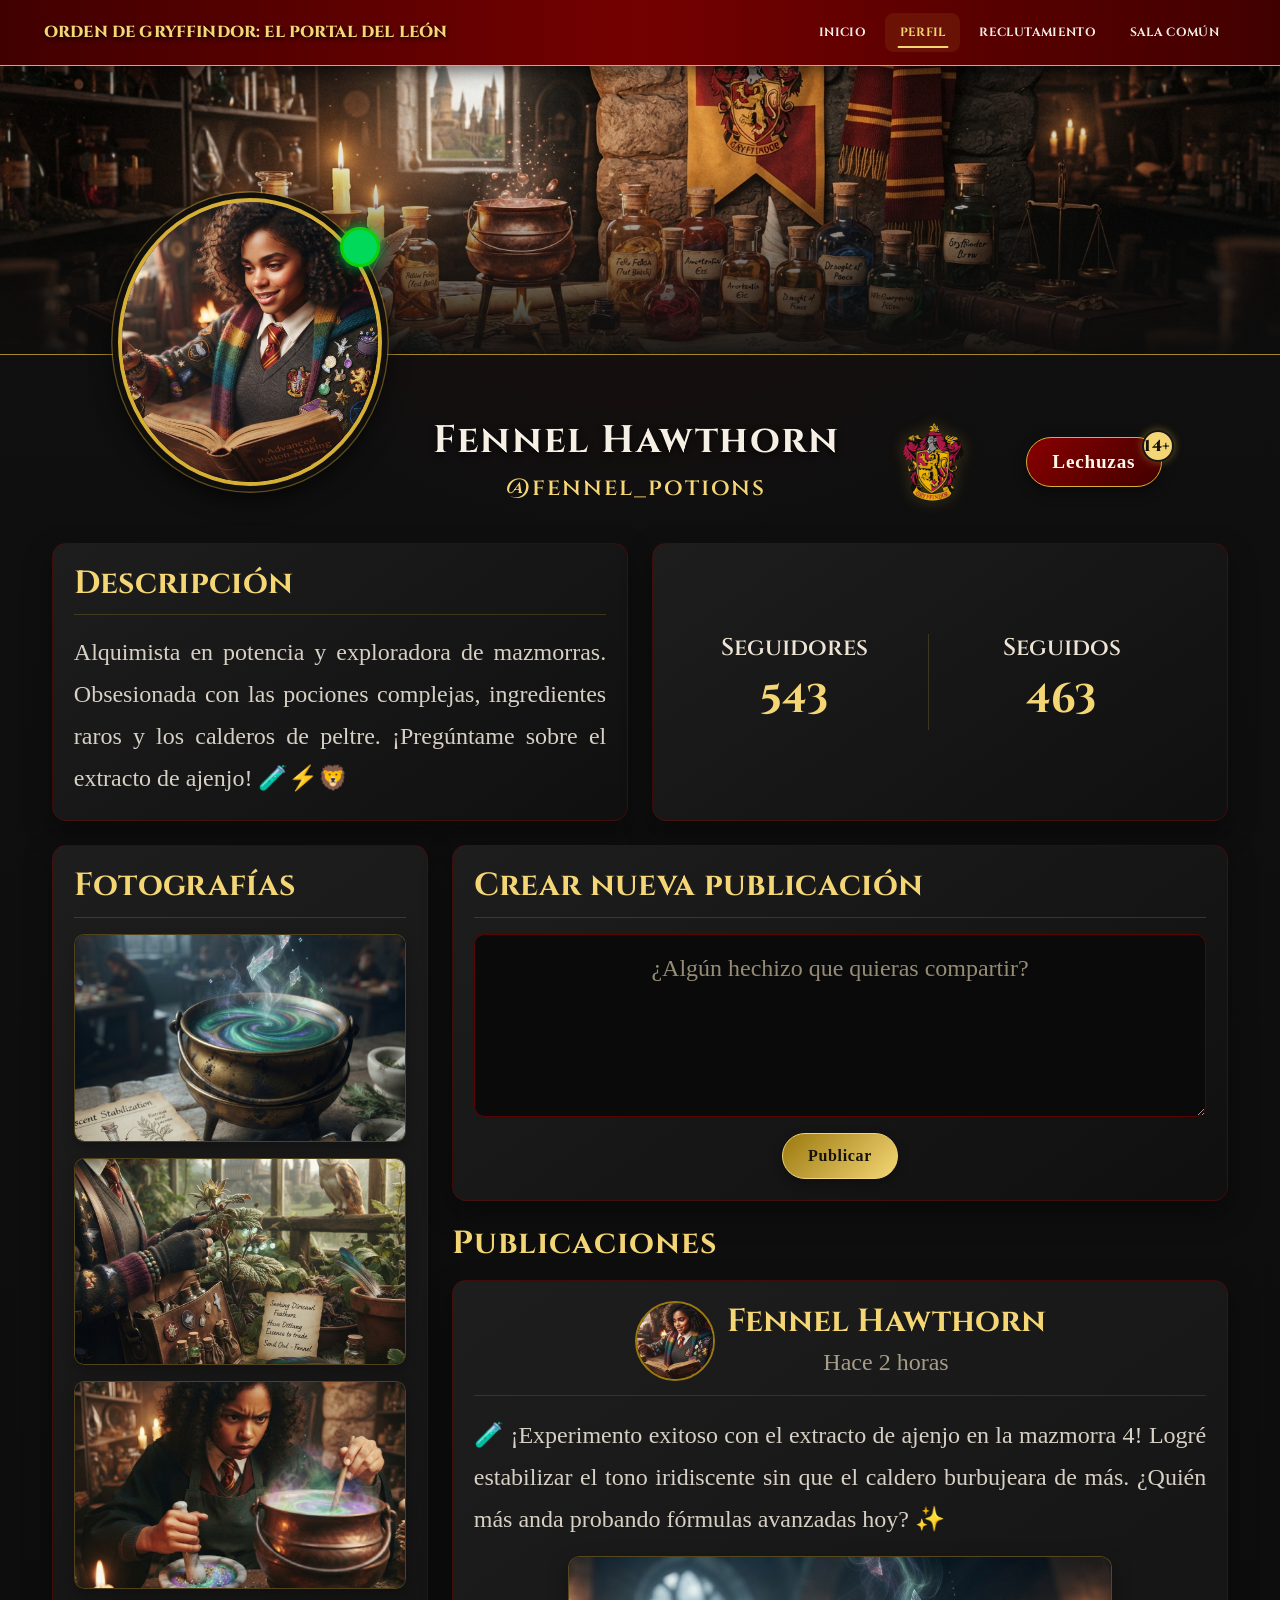
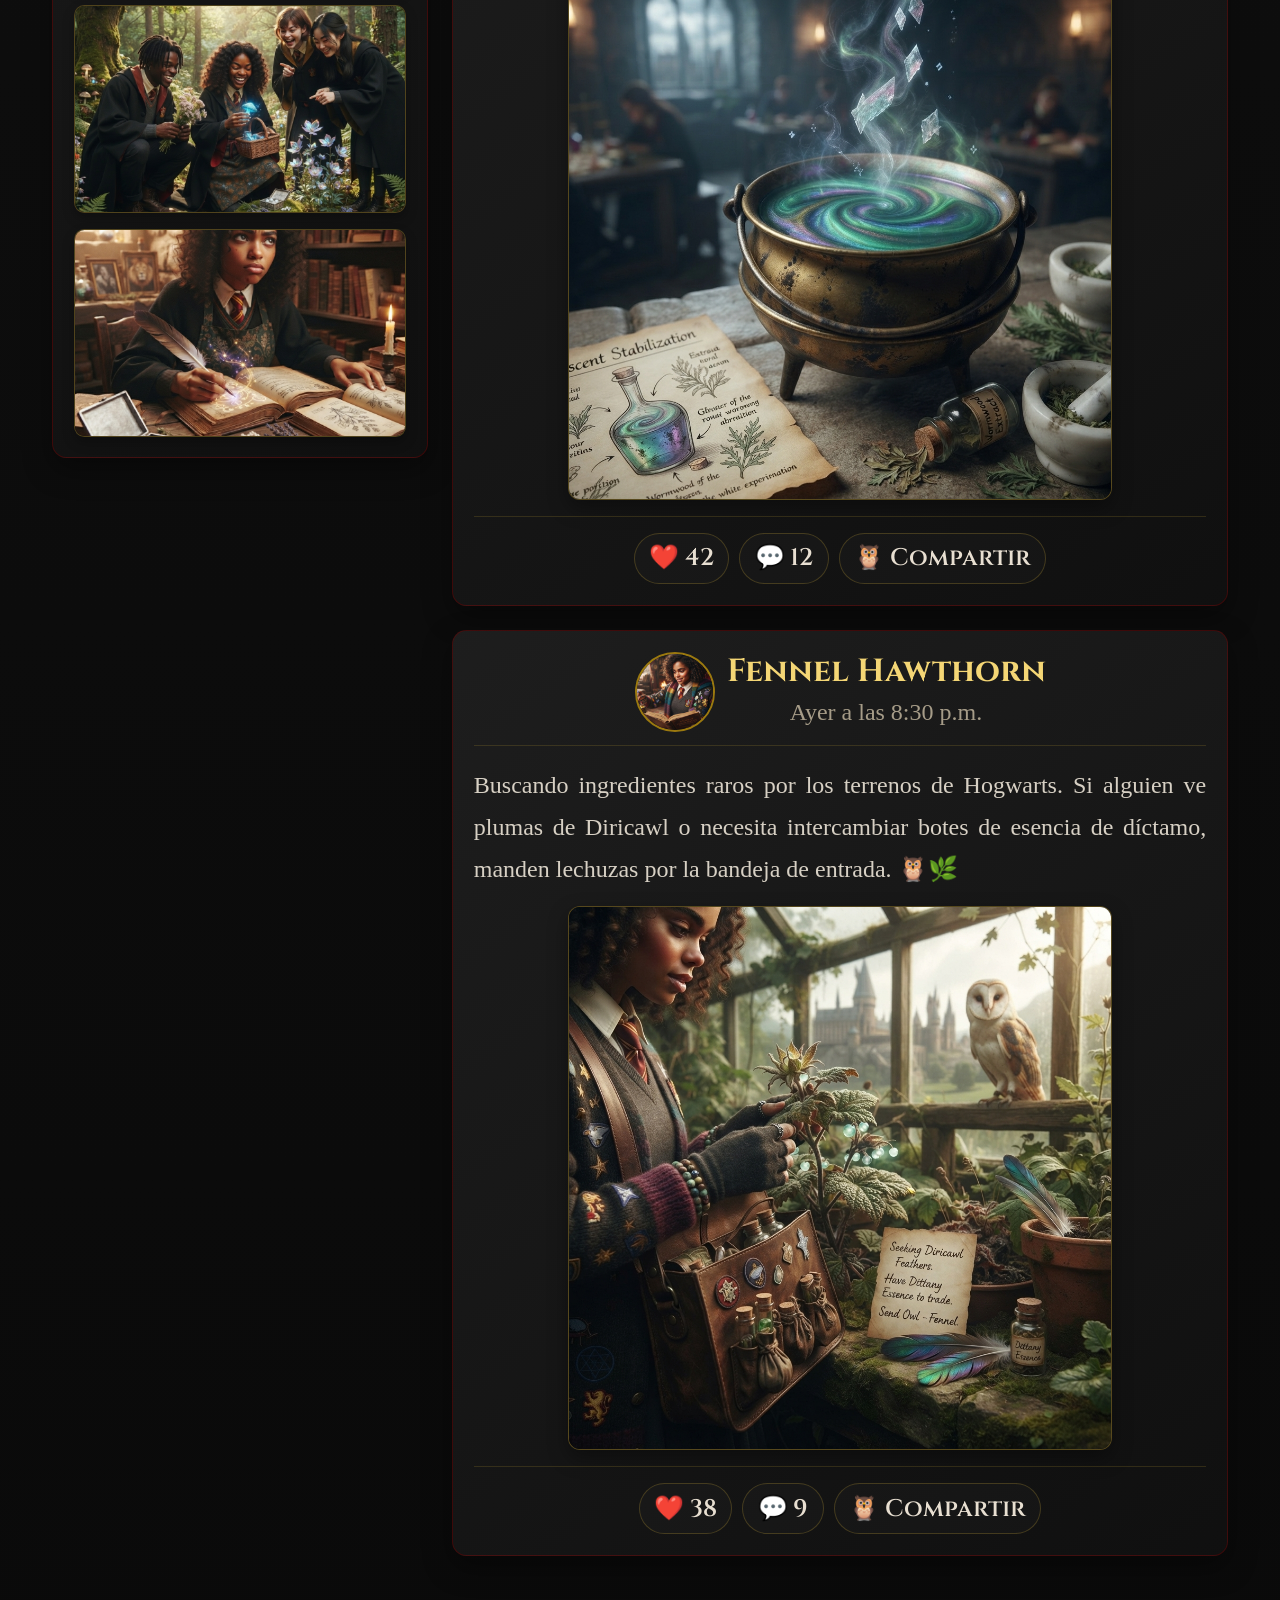
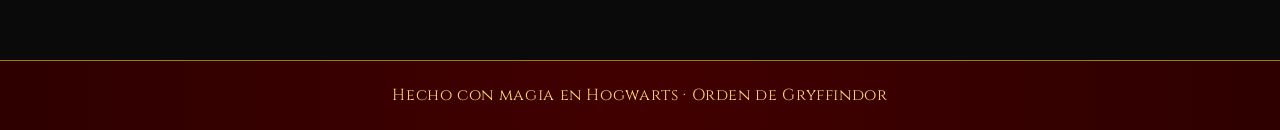
==== commit 9e50337f: "Merge branch 'main' into ChristopherBM" ====
--- a/perfil.html
+++ b/perfil.html
@@ -1,179 +1,215 @@
 <!DOCTYPE html>
-<html lang="en">
+<html lang="es">
 <head>
     <meta charset="UTF-8">
     <meta name="viewport" content="width=device-width, initial-scale=1.0">
-    <title>GryffindorResistanceProfile</title>
-    <link
-      href="https://cdn.jsdelivr.net/npm/bootstrap@5.3.8/dist/css/bootstrap.min.css"
-      rel="stylesheet"
-      integrity="sha384-sRIl4kxILFvY47J16cr9ZwB07vP4J8+LH7qKQnuqkuIAvNWLzeN8tE5YBujZqJLB"
-      crossorigin="anonymous"
-    />
-    <link rel="stylesheet" href="stryle.css">
+    <meta name="description" content="Perfil de Fennel Hawthorn en la Orden de Gryffindor">
+    <meta name="theme-color" content="#580000">
+    <title>Fennel Hawthorn | Orden de Gryffindor</title>
+    <link rel="preconnect" href="https://fonts.googleapis.com">
+    <link rel="preconnect" href="https://fonts.gstatic.com" crossorigin>
+    <link href="https://cdn.jsdelivr.net/npm/bootstrap@5.3.3/dist/css/bootstrap.min.css" rel="stylesheet" integrity="sha384-QWTKZyjpPEjISv5WaRU9OFeRpok6YctnYmDr5pNlyT2bRjXh0JMhjY6hW+ALEwIH" crossorigin="anonymous">
+    <link rel="stylesheet" href="https://fonts.googleapis.com/css2?family=Cinzel:wght@400;500;600;700;800&family=Macondo+Swash+Caps&display=swap">
+    <link rel="stylesheet" href="styles.css">
 </head>
+
 <body>
-<nav class="navbar navbar-expand-lg navbar-gryffindor">
-      <div class="container-fluid">
-        <a class="navbar-brand" href="#"
-          >ORDEN DE GRYFFINDOR: EL PORTAL DEL LEON</a
-        >
-        <button
-          class="navbar-toggler"
-          type="button"
-          data-bs-toggle="collapse"
-          data-bs-target="#navbarNav"
-          aria-controls="navbarNav"
-          aria-expanded="false"
-          aria-label="Toggle navigation"
-        >
-          <span class="navbar-toggler-icon"></span>
-        </button>
-        <div class="collapse navbar-collapse" id="navbarNav">
-          <ul class="navbar-nav ms-auto">
-            <li class="nav-item">
-              <a class="nav-link" aria-current="page" href="/index.html"
-                >INICIO
+    <nav class="navbar navbar-expand-lg navbar-gryffindor sticky-top">
+        <div class="container-fluid">
+            <a class="navbar-brand" href="/index.html">
+                ORDEN DE GRYFFINDOR: EL PORTAL DEL LEÓN
               </a>
-            </li>
-            <li class="nav-item">
-              <a class="nav-link active" aria-current="page" href="perfil.html"
-                >PERFIL
-              </a>
-            </li>
-            <li class="nav-item">
-              <a class="nav-link" href="index.html#formulario">RECLUTAMIENTO</a>
-            </li>
-            <li class="nav-item">
-              <a class="nav-link" href="store.html">TIENDA</a>
-            </li>
-          </ul>
+            <button class="navbar-toggler" type="button" data-bs-toggle="collapse" data-bs-target="#navbarNav" aria-controls="navbarNav" aria-expanded="false" aria-label="Abrir menú de navegación">
+                <span class="navbar-toggler-icon"></span>
+            </button>
+            <div class="collapse navbar-collapse" id="navbarNav">
+                <ul class="navbar-nav ms-auto">
+                    <li class="nav-item">
+                        <a class="nav-link" href="/index.html">INICIO</a>
+                    </li>
+                    <li class="nav-item">
+                        <a class="nav-link active" aria-current="page" href="#">PERFIL</a>
+                    </li>
+                    <li class="nav-item">
+                        <a class="nav-link" href="#">RECLUTAMIENTO</a>
+                    </li>
+                    <li class="nav-item">
+                        <a class="nav-link" href="#">SALA COMÚN</a>
+                    </li>
+                </ul>
+            </div>
+    </nav>
+
+    <section id="bannerPhoto">
+        <img
+            id="banner"
+            src="/assets/banner.jpg"
+            alt="Laboratorio de pociones de Gryffindor">
+    </section>
+
+    <header class="profile-header">
+        <div class="row justify-content-center align-items-center profile-header-content">
+            <div id="perfil" class="col-auto text-center profile-avatar-container">
+                <img
+                    id="foto"
+                    src="/assets/perfil.jpg"
+                    alt="Foto de perfil de Fennel Hawthorn"
+                    class="profile-avatar">
+                <span id="dot" class="status-indicator" aria-label="Fennel está en línea"></span>
+            </div>
+            <div class="col-auto text-center profile-identity">
+                <h1 class="profile-name">Fennel Hawthorn</h1>
+                <p class="profile-username">@fennel_potions</p>
+            </div>
+            <div class="col-auto text-center">
+            <img
+                id="logo"
+                src="/assets/logo.png"
+                alt="Escudo de Gryffindor"
+                class="house-crest">
+            </div>
+            <div class="col-auto text-center">
+            <button type="button" class="btn btn-lechuzas position-relative">
+                Lechuzas
+                <span class="notification-badge">14+</span>
+            </button>
+            </div>
         </div>
-      </div>
-    </nav>
-
-<div class="profile-header-container">
-    <div id="bannerPhoto">
-        <img id="banner" src="/assets/banner.jpg" class="img-fluid" alt="banner">
-    </div>
-    <div class="container profile-user-section">
-        <div id="descr" class="row align-items-center profile-user-row">
-            <div class="col-md-3 position-relative text-center text-md-start">
-                <img id="foto" src="/assets/perfil.jpg" class="img-fluid rounded-circle shadow-lg" alt="Foto de perfil">
-            </div>
-            <div class="col-md-9 profile-details">
-                <div class="d-flex flex-wrap justify-content-between align-items-center gap-3 w-100">
-                    <div>
-                        <h2 class="text-white mb-0 fw-bold">Fennel Hawthorn</h2>
-                        <h4 class="text-warning fs-5 mb-0">@fennel_potions</h4>
-                    </div>
-                    <div class="d-flex align-items-center gap-2 flex-wrap">
-                        <span class="badge bg-danger px-3 py-2 fs-6">Gryffindor</span>
-                        <button type="button" class="btn btn-outline-success btn-sm position-relative text-white">
-                            En línea
-                            <span class="position-absolute top-0 start-100 translate-middle p-1 bg-success border border-light rounded-circle"></span>
-                        </button>
-                        <button type="button" class="btn btn-danger btn-sm position-relative">
-                            Lechuzas
-                            <span class="position-absolute top-0 start-100 translate-middle badge rounded-pill bg-warning text-dark">14+</span>
-                        </button>
-                    </div>
-                </div>
+    </header>
+
+    <main id="descripcion" class="container pb-5">
+        <div class="row g-4 mb-4">
+            <div class="col-lg-6">
+                <article class="card card-info h-100">
+                    <div class="card-body">
+                        <h2 class="card-title">
+                            Descripción
+                        </h2>
+                        <p class="card-text mb-0">
+                            Alquimista en potencia y exploradora de mazmorras. Obsesionada con las pociones complejas, ingredientes raros y los calderos de peltre. ¡Pregúntame sobre el extracto de ajenjo! 🧪⚡🦁
+                        </p>
+                    </div>
+                </article>
+            </div>
+            <div class="col-lg-6">
+                <article id="seguidores" class="card card-stats h-100">
+                    <div class="card-body d-flex align-items-center">
+                        <div class="row w-100 text-center">
+                            <div class="col-6">
+                                <h2 class="stat-label">Seguidores</h2>
+                                <p class="stat-value">543</p>
+                            </div>
+                            <div class="col-6 stat-divider">
+                                <h2 class="stat-label">Seguidos</h2>
+                                <p class="stat-value">463</p>
+                            </div>
+                        </div>
+                    </div>
+                </article>
             </div>
         </div>
-    </div>
-</div>
-
-<div id="descripcion" class="container mb-4">
-    <div class="row g-3">
-      <div class="col-sm-6">
-        <div class="card h-100">
-          <div class="card-body">
-            <h5 class="card-title">Descripción</h5>
-            <p class="card-text">
-            ✨ Alquimista en potencia y exploradora de mazmorras. Obsesionada con las 3D en pociones complejas, ingredientes raros y los calderos de peltre. ¡Pregúntame sobre el extracto de ajenjo! 🧪⚡🦁</p>
-          </div>
-        </div>
-      </div>
-      <div class="col-sm-6">
-        <div class="card h-100">
-          <div class="card-body row text-center align-items-center">
-            <div class="col-6">
-                <h5>Seguidores</h5>
-                <p class="fs-4 fw-bold mb-0 text-warning">543</p>
-            </div>
-            <div class="col-6">
-                <h5>Seguidos</h5>
-                <p class="fs-4 fw-bold mb-0 text-warning">463</p>
-            </div>
-          </div>
-        </div>
-      </div>
-    </div>
-
-    <div class="row g-3 mt-1">
-      <div class="col-sm-4">
-        <div class="card">
-          <div class="card-body">
-            <h5 class="card-title mb-3">Fotografías</h5>
-            <div class="d-flex flex-column gap-2">
-                <img src="/assets/publi1.jpg" class="rounded img-fluid" alt="...">
-                <img src="/assets/publi2.jpg" class="rounded img-fluid" alt="...">
-                <img src="/assets/img1.jpg" class="rounded img-fluid" alt="...">
-                <img src="/assets/img3.jpg" class="rounded img-fluid" alt="...">
-                <img src="/assets/img2.jpg" class="rounded img-fluid" alt="...">
-            </div>
-          </div>
-        </div>
-      </div>
-      
-      <div class="col-sm-8">
-        <div class="card mb-3">
-            <div class="card-body">
-                <h5 class="card-title mb-3">Crear nueva publicación</h5>
-                <form>
-                    <div class="mb-3">
-                        <textarea class="form-control" rows="3" placeholder="¿Algún hechizo que quieras compartir?"></textarea>
-                    </div>
-                    <button type="submit" class="btn btn-warning fw-bold px-4 btn-sm">
-                        Publicar
-                    </button>
-                </form>
-            </div>
-        </div>
-
-        <h5 class="text-warning fw-bold mb-3">Publicaciones</h5>
-
-        <div class="card shadow-sm mb-3">
-            <div class="card-body">
-                <div class="d-flex align-items-center mb-2">
-                    <img src="/assets/perfil.jpg" class="rounded-circle me-2" alt="Fennel">
-                    <div>
-                        <h6 class="mb-0">Fennel Hawthorn</h6>
-                        <small class="text-muted">Hace 2 horas</small>
-                    </div>
-                </div>
-                <p>
-                    🧪 ¡Experimento exitoso con el extracto de ajenjo en la mazmorra 4! Logré estabilizar el tono iridiscente sin que el caldero burbujeara de más. ¿Quién más anda probando fórmulas avanzadas hoy? ✨
-                </p>
-                <img src="/assets/publi1.jpg" class="rounded img-fluid" alt="...">
-            </div>
-        </div>
-
-        <div class="card shadow-sm mb-3">
-            <div class="card-body">
-                <div class="d-flex align-items-center mb-2">
-                    <img src="/assets/perfil.jpg" class="rounded-circle me-2" alt="Fennel">
-                    <div>
-                        <h6 class="mb-0">Fennel Hawthorn</h6>
-                        <small class="text-muted">Ayer a las 8:30 p.m.</small>
-                    </div>
-                </div>
-                <p>
-                    Buscando ingredientes raros por los terrenos de Hogwarts. Si alguien ve plumas de Diricawl o necesita intercambiar botes de esencia de díctamo, manden lechuzas por la bandeja de entrada. 🦉🌿
-                </p>
-                <img src="/assets/publi2.jpg" class="rounded img-fluid" alt="...">
-            </div>
+        <div class="row g-4">
+            <aside class="col-lg-4">
+                <section class="card card-gallery">
+                    <div class="card-body">
+                        <h2 class="card-title">
+                            Fotografías
+                        </h2>
+                        <div class="gallery-list">
+                            <img src="/assets/publi1.jpg" class="gallery-item" alt="Poción brillante en un caldero">
+                            <img src="/assets/publi2.jpg" class="gallery-item" alt="Ingredientes para preparar pociones">
+                            <img src="/assets/img1.jpg" class="gallery-item" alt="Mazmorra de Hogwarts">
+                            <img src="/assets/img3.jpg" class="gallery-item" alt="Libro antiguo de pociones">
+                            <img src="/assets/img2.jpg" class="gallery-item" alt="Extracto de ajenjo">
+                        </div>
+                    </div>
+                </section>
+            </aside>
+            <section class="col-lg-8">
+                <section class="card card-create mb-4">
+                    <div class="card-body">
+                        <h2 class="card-title">
+                            Crear nueva publicación
+                        </h2>
+                        <form>
+                            <div class="mb-3">
+                                <textarea
+                                    class="form-control"
+                                    rows="4"
+                                    placeholder="¿Algún hechizo que quieras compartir?"
+                                    aria-label="Escribe una nueva publicación"
+                                ></textarea>
+                            </div>
+                            <div class="d-flex justify-content-center">
+                            <button type="submit" class="btn btn-publicar">
+                             Publicar
+                            </button>
+                          </div>
+                        </form>
+                    </div>
+                </section>
+                <h2 class="section-title">
+                    Publicaciones
+                </h2>
+                <article class="card card-post mb-4">
+                    <div class="card-body">
+                        <header class="post-header">
+                            <img src="/assets/perfil.jpg" class="post-avatar" alt="Fennel Hawthorn">
+                            <div class="post-author-info">
+                                <h3 class="post-author">Fennel Hawthorn</h3>
+                                <p class="post-time">Hace 2 horas</p>
+                            </div>
+                        </header>
+                        <p class="post-content">
+                            🧪 ¡Experimento exitoso con el extracto de ajenjo en la mazmorra 4! Logré estabilizar el tono iridiscente sin que el caldero burbujeara de más. ¿Quién más anda probando fórmulas avanzadas hoy? ✨
+                        </p>
+                        <img src="/assets/publi1.jpg" class="post-image" alt="Experimento de extracto de ajenjo">
+                        <footer class="post-actions">
+                            <button type="button" class="btn btn-action">
+                                <span>❤️</span>
+                                42
+                            </button>
+                            <button type="button" class="btn btn-action">
+                                <span>💬</span>
+                                12
+                            </button>
+                            <button type="button" class="btn btn-action">
+                                <span>🦉</span>
+                                Compartir
+                            </button>
+                        </footer>
+                    </div>
+                </article>
+                <article class="card card-post mb-4">
+                    <div class="card-body">
+                        <header class="post-header">
+                            <img src="/assets/perfil.jpg" class="post-avatar" alt="Fennel Hawthorn">
+                            <div class="post-author-info">
+                                <h3 class="post-author">Fennel Hawthorn</h3>
+                                <p class="post-time">Ayer a las 8:30 p.m.</p>
+                            </div>
+                        </header>
+                        <p class="post-content">
+                            Buscando ingredientes raros por los terrenos de Hogwarts. Si alguien ve plumas de Diricawl o necesita intercambiar botes de esencia de díctamo, manden lechuzas por la bandeja de entrada. 🦉🌿
+                        </p>
+                        <img src="/assets/publi2.jpg" class="post-image" alt="Ingredientes raros de pociones">
+                        <footer class="post-actions">
+                            <button type="button" class="btn btn-action">
+                                <span>❤️</span>
+                                38
+                            </button>
+                            <button type="button" class="btn btn-action">
+                                <span>💬</span>
+                                9
+                            </button>
+                            <button type="button" class="btn btn-action">
+                                <span>🦉</span>
+                                Compartir
+                            </button>
+                        </footer>
+                    </div>
+                </article>
+            </section>
         </div>
       </div>
     </div>
@@ -187,5 +223,14 @@
       integrity="sha384-FKyoEForCGlyvwx9Hj09JcYn3nv7wiPVlz7YYwJrWVcXK/BmnVDxM+D2scQbITxI"
       crossorigin="anonymous"
     ></script>
+    </main>
+
+    <footer class="footer-gryffindor">
+        <p>Hecho con magia en Hogwarts · Orden de Gryffindor</p>
+    </footer>
+
+    <script src="https://cdn.jsdelivr.net/npm/bootstrap@5.3.3/dist/js/bootstrap.bundle.min.js"
+        integrity="sha384-YvpcrYf0tY3lHB60NNkmXc5s9fDVZLESaAA55NDzOxhy9GkcIdslK1eN7N6jIeHz"
+        crossorigin="anonymous"></script>
 </body>
 </html>
--- a/styles.css
+++ b/styles.css
@@ -0,0 +1,761 @@
+
+@import url("https://fonts.googleapis.com/css2?family=Cinzel:wght@400;500;600;700;800&family=Macondo+Swash+Caps&display=swap");
+
+:root {
+    --red: #740001;
+    --red-dark: #410000;
+    --red-light: #9b111e;
+    --gold: #d6af36;
+    --gold-light: #f4d675;
+    --gold-dark: #9b790f;
+    --background: #0d0d0d;
+    --surface: #151515;
+    --surface-light: #1d1d1d;
+    --input: #0a0a0a;
+    --text: #f2ede3;
+    --text-soft: #d7d0c4;
+    --muted: #a69c88;
+    --border: rgba(214, 175, 54, 0.22);
+    --border-dark: rgba(116, 0, 1, 0.45);
+    --shadow: 0 0.7rem 1.8rem rgba(0, 0, 0, 0.38);
+    --transition: 0.25s ease;
+}
+
+* {
+    box-sizing: border-box;
+}
+
+html {
+    scroll-behavior: smooth;
+}
+
+body {
+    margin: 0;
+    overflow-x: hidden;
+    background:
+        radial-gradient(circle at top, rgba(116, 0, 1, 0.18), transparent 35rem),
+        linear-gradient(180deg, #101010 0%, #0a0a0a 100%);
+    color: var(--text);
+    font-family: Georgia, "Times New Roman", serif;
+    font-size: 16px;
+}
+
+h1,
+h2,
+h3,
+h4,
+h5,
+h6,
+button,
+.navbar-brand,
+.nav-link {
+    font-family: "Cinzel", Georgia, serif;
+}
+
+button, a {
+    -webkit-tap-highlight-color: transparent;
+}
+
+.navbar-gryffindor {
+    min-height: 4.1rem;
+    padding: 0.65rem 2rem;
+    background: linear-gradient(90deg, var(--red-dark), var(--red), var(--red-dark)) !important;
+    border-bottom: 1px solid var(--gold);
+    box-shadow: 0 0.3rem 1rem rgba(0, 0, 0, 0.55);
+}
+
+.navbar-gryffindor .navbar-brand {
+    display: flex;
+    align-items: center;
+    gap: 0.4rem;
+    color: var(--gold-light) !important;
+    font-size: 1rem;
+    font-weight: 800;
+    letter-spacing: 0.01em;
+    text-shadow: 0 0.13rem 0.3rem rgba(0, 0, 0, 0.9);
+    transition: color var(--transition), transform var(--transition);
+}
+
+.navbar-gryffindor .navbar-brand:hover {
+    color: #fff4bd !important;
+    transform: scale(1.02);
+}
+
+.navbar-gryffindor .nav-link {
+    position: relative;
+    color: #f5eee5 !important;
+    font-size: 0.75rem;
+    font-weight: 700;
+    letter-spacing: 0.03em;
+    margin: 0 0.15rem;
+    padding: 0.65rem 0.9rem !important;
+    border-radius: 0.55rem;
+    transition: color var(--transition), background-color var(--transition);
+}
+
+.navbar-gryffindor .nav-link::after {
+    position: absolute;
+    bottom: 0.22rem;
+    left: 50%;
+    width: 0;
+    height: 0.12rem;
+    content: "";
+    background: var(--gold-light);
+    border-radius: 1rem;
+    transform: translateX(-50%);
+    transition: width var(--transition);
+}
+
+.navbar-gryffindor .nav-link:hover,
+.navbar-gryffindor .nav-link.active {
+    color: var(--gold-light) !important;
+    background: rgba(214, 175, 54, 0.1);
+}
+
+.navbar-gryffindor .nav-link:hover::after,
+.navbar-gryffindor .nav-link.active::after {
+    width: 68%;
+}
+
+.navbar-toggler {
+    border: 1px solid var(--gold) !important;
+}
+
+.navbar-toggler:focus {
+    box-shadow: 0 0 0 0.18rem rgba(214, 175, 54, 0.35);
+}
+
+.navbar-toggler-icon {
+    filter: brightness(0) invert(1);
+}
+
+#bannerPhoto {
+    position: relative;
+    overflow: hidden;
+    border-bottom: 1px solid rgba(214, 175, 54, 0.75);
+}
+
+#bannerPhoto::after {
+    position: absolute;
+    inset: 0;
+    content: "";
+    pointer-events: none;
+    background:
+        linear-gradient(to bottom, rgba(0, 0, 0, 0.02) 35%, rgba(13, 13, 13, 0.94) 100%),
+        linear-gradient(to right, rgba(0, 0, 0, 0.2), transparent 45%, rgba(0, 0, 0, 0.2));
+}
+
+#banner {
+    display: block;
+    width: 100%;
+    height: 18rem;
+    object-fit: cover;
+    object-position: center 52%;
+    filter: saturate(0.9) contrast(1.06);
+    transition: transform 0.6s ease;
+}
+
+#bannerPhoto:hover #banner {
+    transform: scale(1.02);
+}
+
+.profile-header {
+    position: relative;
+    z-index: 3;
+    width: 100%;
+    max-width: 1200px;
+    padding: 0 1.5rem 2.3rem;
+    margin: -5.4rem auto 0;
+    margin-top: 4rem;
+}
+
+.profile-header-content {
+    display: flex;
+    justify-content: center;
+    align-items: center;
+    width: 100%;
+    margin-right: 0;
+    margin-left: 0;
+    row-gap: 1.2rem;
+    column-gap: 1.7rem;
+    text-align: center;
+}
+
+.profile-avatar-container {
+    position: relative;
+    flex: 0 0 auto;
+    width: 18rem;
+    height: 18rem;
+    margin-top: -15rem;
+}
+
+.profile-avatar {
+    display: block;
+    width: 100%;
+    height: 100%;
+    object-fit: cover;
+    object-position: center;
+    background: var(--surface);
+    border: 0.25rem solid var(--gold);
+    border-radius: 50%;
+    box-shadow:
+        0 0 0 0.35rem rgba(13, 13, 13, 0.96),
+        0 0 0 0.43rem rgba(214, 175, 54, 0.42),
+        0 0.6rem 1.6rem rgba(0, 0, 0, 0.85);
+    transition: transform var(--transition), border-color var(--transition), box-shadow var(--transition);
+}
+
+.profile-avatar-container:hover .profile-avatar {
+    border-color: var(--gold-light);
+    box-shadow:
+        0 0 0 0.35rem rgba(13, 13, 13, 0.96),
+        0 0 0 0.43rem rgba(244, 214, 117, 0.55),
+        0 0 1.8rem rgba(214, 175, 54, 0.3);
+    transform: scale(1.035);
+}
+
+.status-indicator {
+    position: absolute;
+    top: 10%;
+    right: 5%;
+    width: 2.5rem;
+    height: 2.5rem;
+    background: #00d95a;
+    border: 0.19rem solid #10cf0a;
+    border-radius: 50%;
+    box-shadow: 0 0 0.8rem rgba(0, 217, 90, 0.85);
+    animation: statusPulse 2.2s ease-in-out infinite;
+}
+
+.profile-identity {
+    min-width: 15rem;
+    text-align: center;
+}
+
+.profile-name {
+    margin: 0;
+    color: #f6f0e4;
+    font-size: clamp(1.65rem, 3vw, 2.45rem);
+    font-weight: 700;
+    letter-spacing: 0.04em;
+    line-height: 1.15;
+    text-shadow: 0 0.16rem 0.45rem rgba(0, 0, 0, 0.8);
+    text-transform: capitalize;
+}
+
+.profile-username {
+    margin: 0.45rem 0 0;
+    color: var(--gold-light);
+    font-family: "Cinzel", Georgia, serif;
+    font-size: 1.5rem;
+    font-weight: 600;
+    letter-spacing: 0.08em;
+}
+
+.house-crest {
+    flex: 0 0 auto;
+    width: 5.25rem;
+    height: auto;
+    object-fit: contain;
+    filter: drop-shadow(0 0 0.45rem rgba(214, 175, 54, 0.25));
+    transition: transform var(--transition), filter var(--transition);
+}
+
+.house-crest:hover {
+    filter: drop-shadow(0 0 0.85rem rgba(244, 214, 117, 0.6));
+    transform: scale(1.08) rotate(3deg);
+}
+
+.btn-lechuzas {
+    display: inline-flex;
+    align-items: center;
+    justify-content: center;
+    min-width: 8.5rem;
+    min-height: 2.85rem;
+    gap: 0.35rem;
+    padding: 0.6rem 1rem;
+    overflow: visible;
+    color: #fff8e8 !important;
+    font-size: 1.2rem;
+    font-weight: 800;
+    letter-spacing: 0.04em;
+    background: linear-gradient(135deg, #890001, var(--red-dark));
+    border: 1px solid var(--gold);
+    border-radius: 2rem;
+    box-shadow: 0 0.35rem 0.8rem rgba(0, 0, 0, 0.4);
+    transition: transform var(--transition), box-shadow var(--transition), background var(--transition);
+}
+
+.btn-lechuzas:hover {
+    background: linear-gradient(135deg, #a90001, #560000);
+    box-shadow:
+        0 0.45rem 1rem rgba(0, 0, 0, 0.5),
+        0 0 0.8rem rgba(214, 175, 54, 0.25);
+    transform: translateY(-0.15rem);
+}
+
+.notification-badge {
+    position: absolute;
+    top: -0.5rem;
+    right: -0.8rem;
+    display: grid;
+    width: 2rem;
+    height: 2rem;
+    place-items: center;
+    color: #16110a;
+    font-family: "Cinzel", Georgia, serif;
+    font-size: 1rem;
+    font-weight: 800;
+    background: var(--gold-light);
+    border: 0.13rem solid #171717;
+    border-radius: 50%;
+    box-shadow: 0 0 0.5rem rgba(214, 175, 54, 0.45);
+}
+
+#descripcion {
+    max-width: 1200px;
+}
+
+.card {
+    overflow: hidden;
+    color: var(--text-soft) !important;
+    background: linear-gradient(145deg, rgba(30, 30, 30, 0.98), rgba(16, 16, 16, 0.98)) !important;
+    border: 1px solid var(--border-dark) !important;
+    border-radius: 0.9rem !important;
+    box-shadow: var(--shadow);
+    transition: border-color var(--transition), box-shadow var(--transition), transform var(--transition);
+}
+
+.card:hover {
+    border-color: rgba(214, 175, 54, 0.43) !important;
+    box-shadow:
+        0 0.85rem 2rem rgba(0, 0, 0, 0.45),
+        0 0 1.1rem rgba(214, 175, 54, 0.08);
+    transform: translateY(-0.18rem);
+}
+
+.card-body {
+    padding: 1.3rem;
+}
+
+.card-title {
+    display: flex;
+    align-items: center;
+    gap: 0.5rem;
+    padding-bottom: 0.72rem;
+    margin: 0 0 1rem;
+    color: var(--gold-light);
+    font-size: 2rem;
+    font-weight: 700;
+    letter-spacing: 0.02rem;
+    text-align: center;
+    justify-self: center;
+    border-bottom: 1px solid rgba(214, 175, 54, 0.2);
+}
+
+.card-text {
+    margin: 0;
+    color: var(--text-soft);
+    font-family: Georgia, "Times New Roman", serif;
+    font-size: 1.5rem;
+    line-height: 1.75;
+    text-align: center;
+    text-align:justify;
+}
+
+.card-stats .card-body {
+    min-height: 100%;
+}
+
+.stat-label {
+    margin: 0 0 0.5rem;
+    color: #eee4d5;
+    font-size: 1.5rem;
+    font-weight: 600;
+}
+
+.stat-value {
+    margin: 0;
+    color: var(--gold-light);
+    font-family: "Cinzel", Georgia, serif;
+    font-size: 2.5rem;
+    font-weight: 700;
+}
+
+.stat-divider {
+    border-left: 1px solid rgba(214, 175, 54, 0.2);
+}
+
+.gallery-list {
+    display: flex;
+    flex-direction: column;
+    width: 100%;
+    gap: 1rem;
+}
+
+.gallery-item {
+    display: block;
+    width: 100%;
+    min-height: 12rem;
+    aspect-ratio: 16 / 10;
+    object-fit: cover;
+    object-position: center;
+    background: #101010;
+    border: 1px solid rgba(214, 175, 54, 0.32);
+    border-radius: 0.65rem;
+    box-shadow: 0 0.35rem 0.75rem rgba(0, 0, 0, 0.26);
+    transition: border-color var(--transition), box-shadow var(--transition), transform var(--transition);
+}
+
+.gallery-item:hover {
+    position: relative;
+    z-index: 1;
+    border-color: var(--gold);
+    box-shadow: 0 0 1.15rem rgba(214, 175, 54, 0.2);
+    transform: scale(1.015);
+}
+
+.form-control {
+    min-height: 7.2rem;
+    padding: 0.85rem 1rem;
+    color: var(--text) !important;
+    font-family: Georgia, "Times New Roman", serif;
+    font-size: 1.5rem;
+    line-height: 1.6;
+    resize: vertical;
+    background: var(--input) !important;
+    border: 1px solid rgba(116, 0, 1, 0.75) !important;
+    border-radius: 0.65rem !important;
+    text-align: center;
+}
+
+.form-control:focus {
+    color: var(--text) !important;
+    background: var(--input) !important;
+    border-color: var(--gold) !important;
+    box-shadow: 0 0 0 0.2rem rgba(214, 175, 54, 0.2);
+}
+
+.form-control::placeholder {
+    color: #968c76;
+    opacity: 1;
+}
+
+.btn-publicar {
+    display: inline-flex;
+    align-items: center;
+    gap: 0.4rem;
+    padding: 0.65rem 1.55rem;
+    color: #161208 !important;
+    font-size: 1rem;
+    font-weight: 800;
+    letter-spacing: 0.04em;
+    background: linear-gradient(135deg, var(--gold-dark), var(--gold-light));
+    border: 1px solid var(--gold-light);
+    border-radius: 2rem;
+    box-shadow: 0 0.25rem 0.65rem rgba(0, 0, 0, 0.3);
+    transition: box-shadow var(--transition), transform var(--transition), filter var(--transition);
+}
+
+.btn-publicar:hover {
+    filter: brightness(1.08);
+    box-shadow: 0 0.4rem 1rem rgba(214, 175, 54, 0.35);
+    transform: translateY(-0.12rem);
+}
+
+.section-title {
+    display: flex;
+    align-items: center;
+    gap: 0.5rem;
+    margin: 0 0 1rem;
+    color: var(--gold-light);
+    font-size: 2rem;
+    font-weight: 700;
+    letter-spacing: 0.03em;
+    text-align: center;
+    justify-self: center;
+}
+
+.card-post .card-body {
+    text-align: center;
+}
+
+.post-header {
+    display: flex;
+    align-items: center;
+    justify-content: center;
+    padding-bottom: 0.85rem;
+    margin-bottom: 1.1rem;
+    text-align: center;
+    border-bottom: 1px solid rgba(214, 175, 54, 0.17);
+}
+
+.post-avatar {
+    flex: 0 0 auto;
+    width: 5rem;
+    height: 5rem;
+    margin-right: 0.75rem;
+    object-fit: cover;
+    border: 2px solid var(--gold-dark);
+    border-radius: 50%;
+}
+
+.post-author-info {
+    text-align: center;
+}
+
+.post-author {
+    margin: 0;
+    color: var(--gold-light);
+    font-size: 2rem;
+    font-weight: 700;
+}
+
+.post-time {
+    margin: 0.17rem 0 0;
+    color: var(--muted);
+    font-family: Georgia, "Times New Roman", serif;
+    font-size: 1.5rem;
+}
+
+.post-content {
+    max-width: 46rem;
+    margin: 0 auto 1rem;
+    color: var(--text-soft);
+    font-family: Georgia, "Times New Roman", serif;
+    font-size: 1.5rem;
+    line-height: 1.75;
+    text-align:justify;
+}
+
+.post-image {
+    display: block;
+    width: min(100%, 34rem);
+    aspect-ratio: 1 / 1;
+    margin: 1rem auto 0;
+    object-fit: cover;
+    object-position: center;
+    background: #111;
+    border: 1px solid rgba(214, 175, 54, 0.35);
+    border-radius: 0.75rem;
+    box-shadow: 0 0.5rem 1.25rem rgba(0, 0, 0, 0.35);
+    transition: border-color var(--transition), box-shadow var(--transition), transform var(--transition);
+}
+
+.post-image:hover {
+    border-color: var(--gold);
+    box-shadow:
+        0 0.5rem 1.25rem rgba(0, 0, 0, 0.42),
+        0 0 1.1rem rgba(214, 175, 54, 0.18);
+    transform: scale(1.01);
+}
+
+.post-actions {
+    display: flex;
+    flex-wrap: wrap;
+    justify-content: center;
+    gap: 0.65rem;
+    padding-top: 1rem;
+    margin-top: 1rem;
+    border-top: 1px solid rgba(214, 175, 54, 0.17);
+}
+
+.btn-action {
+    display: inline-flex;
+    align-items: center;
+    gap: 0.35rem;
+    padding: 0.42rem 0.9rem;
+    color: #e8dfd1 !important;
+    font-family: "Cinzel", Georgia, serif;
+    font-size: 1.5rem;
+    font-weight: 600;
+    background: rgba(255, 255, 255, 0.02) !important;
+    border: 1px solid rgba(214, 175, 54, 0.24) !important;
+    border-radius: 2rem;
+    transition: color var(--transition), border-color var(--transition), background-color var(--transition), transform var(--transition);
+}
+
+.btn-action:hover {
+    color: var(--gold-light) !important;
+    background: rgba(214, 175, 54, 0.1) !important;
+    border-color: var(--gold) !important;
+    transform: translateY(-0.1rem);
+}
+
+.footer-gryffindor {
+    padding: 1.4rem 1rem;
+    margin-top: 2rem;
+    text-align: center;
+    background: linear-gradient(90deg, #2e0000, var(--red-dark), #2e0000);
+    border-top: 1px solid var(--gold-dark);
+}
+
+.footer-gryffindor p {
+    margin: 0;
+    color: var(--gold-light);
+    font-family: "Cinzel", Georgia, serif;
+    font-size: 1rem;
+    letter-spacing: 0.04em;
+}
+
+a:focus-visible,
+button:focus-visible,
+textarea:focus-visible {
+    outline: 0.18rem solid var(--gold-light);
+    outline-offset: 0.18rem;
+}
+
+@keyframes statusPulse {
+    0%,
+    100% {
+        box-shadow: 0 0 0.45rem rgba(0, 217, 90, 0.6);
+        transform: scale(1);
+    }
+
+    50% {
+        box-shadow: 0 0 1rem rgba(0, 217, 90, 0.9);
+        transform: scale(1.08);
+    }
+}
+
+@media (max-width: 991.98px) {
+    .profile-header {
+        padding: 0 1.2rem 2rem;
+        margin-top: -4.5rem;
+    }
+
+    .profile-header-content {
+        gap: 1.15rem;
+    }
+
+    .profile-avatar-container {
+        width: 10.8rem;
+        height: 10.8rem;
+    }
+
+    .profile-identity {
+        min-width: 13rem;
+    }
+
+    .house-crest {
+        width: 4.6rem;
+    }
+
+    .gallery-item {
+        min-height: 10rem;
+    }
+}
+
+@media (max-width: 767.98px) {
+    .navbar-gryffindor {
+        padding: 0.65rem 1rem;
+    }
+
+    .navbar-gryffindor .navbar-brand {
+        max-width: calc(100% - 3.2rem);
+        font-size: 0.75rem;
+        line-height: 1.25;
+        white-space: normal;
+    }
+
+    .navbar-gryffindor .nav-link {
+        padding: 0.75rem !important;
+        text-align: center;
+    }
+
+    #banner {
+        height: 12.5rem;
+    }
+
+    .profile-header {
+        padding: 0 1rem 1.8rem;
+        margin-top: -3.7rem;
+    }
+
+    .profile-header-content {
+        flex-direction: column;
+        gap: 0.85rem;
+    }
+
+    .profile-avatar-container {
+        width: 9.7rem;
+        height: 9.7rem;
+    }
+
+    .profile-identity {
+        min-width: auto;
+    }
+
+    .profile-name {
+        font-size: 1.7rem;
+    }
+
+    .profile-username {
+        font-size: 0.74rem;
+    }
+
+    .house-crest {
+        width: 4rem;
+    }
+
+    .btn-lechuzas {
+        min-width: 8.2rem;
+    }
+
+    #descripcion {
+        padding-right: 0.85rem;
+        padding-left: 0.85rem;
+    }
+
+    .card-body {
+        padding: 1rem;
+    }
+
+    .card-title,
+    .section-title {
+        font-size: 1rem;
+    }
+
+    .card-text,
+    .post-content {
+        font-size: 0.92rem;
+    }
+
+    .stat-label {
+        font-size: 0.9rem;
+    }
+
+    .stat-value {
+        font-size: 1.15rem;
+    }
+
+    .gallery-item {
+        min-height: 11rem;
+        aspect-ratio: 4 / 3;
+    }
+
+    .post-image {
+        width: 100%;
+        aspect-ratio: 1 / 1;
+    }
+
+    .post-actions {
+        gap: 0.45rem;
+    }
+
+    .btn-action {
+        padding: 0.4rem 0.7rem;
+        font-size: 0.62rem;
+    }
+}
+
+@media (prefers-reduced-motion: reduce) {
+    *,
+    *::before,
+    *::after {
+        scroll-behavior: auto !important;
+        animation-duration: 0.01ms !important;
+        animation-iteration-count: 1 !important;
+        transition-duration: 0.01ms !important;
+    }
+}
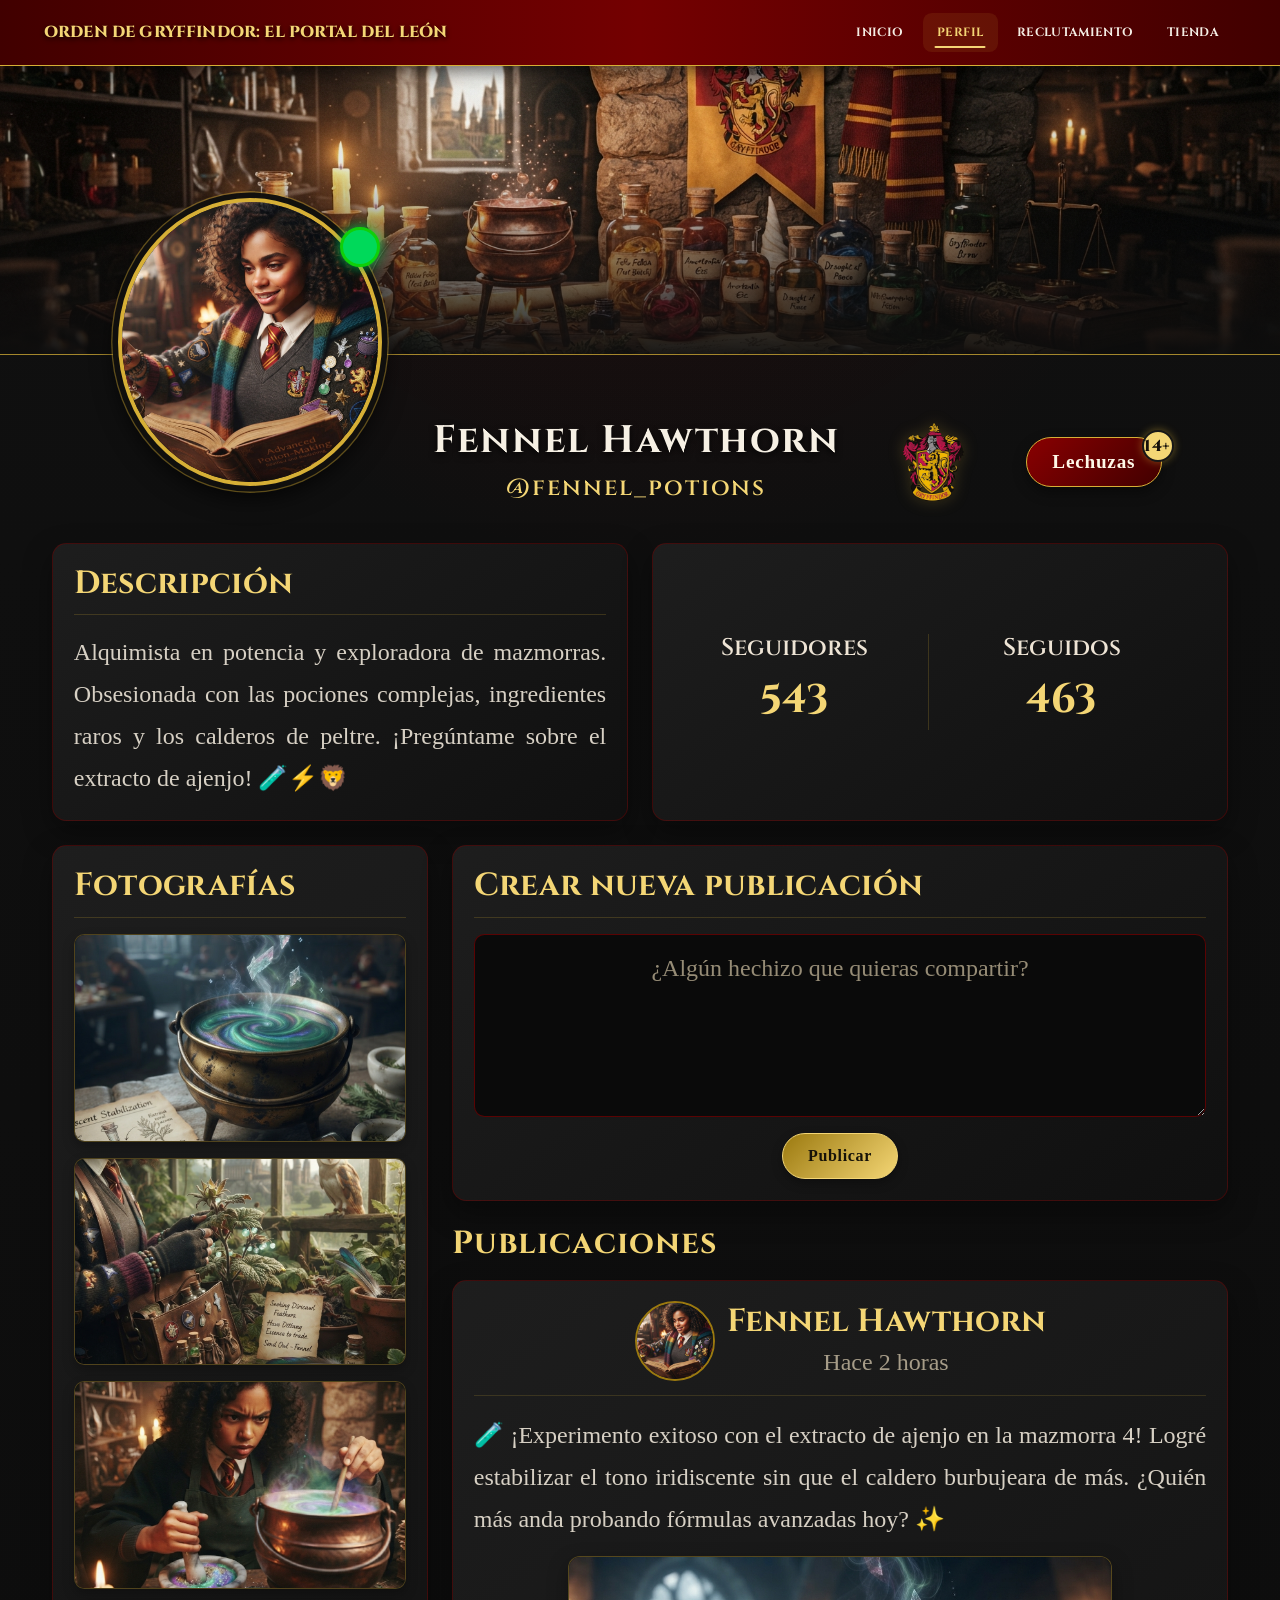
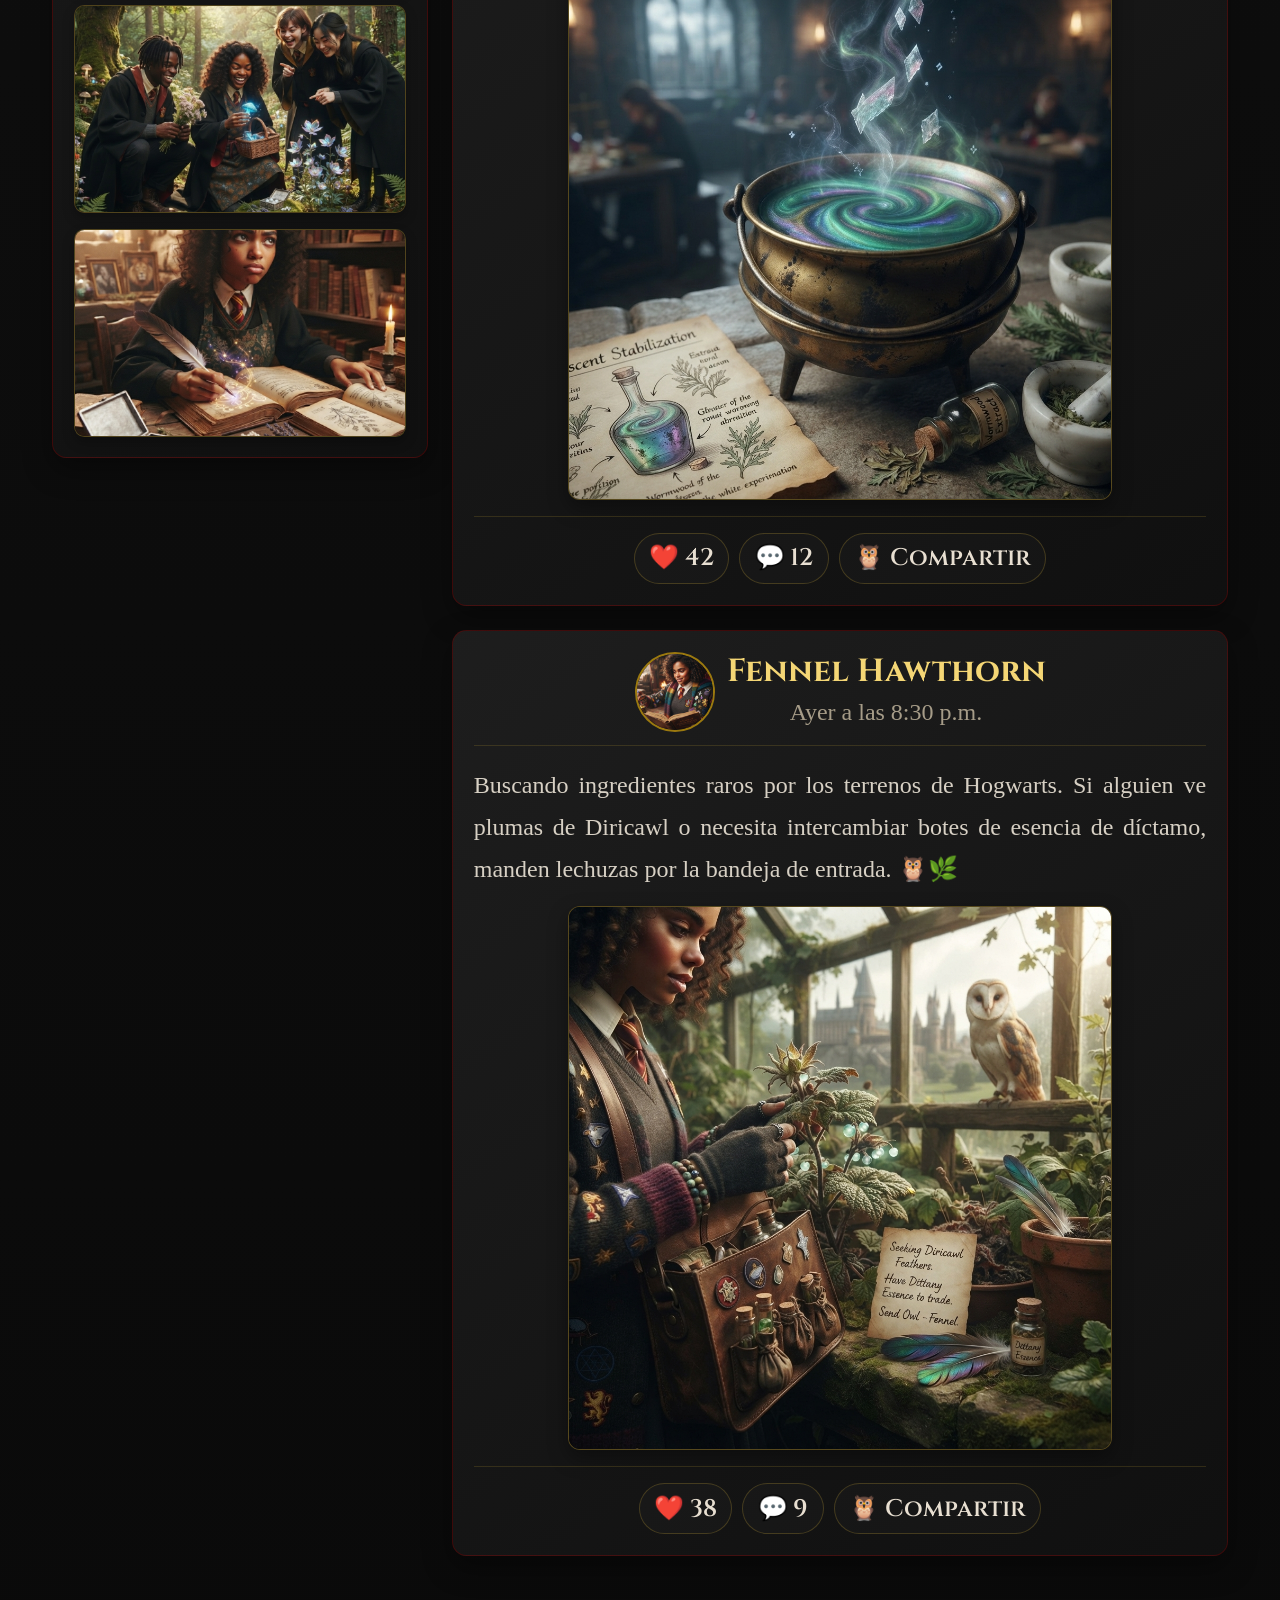
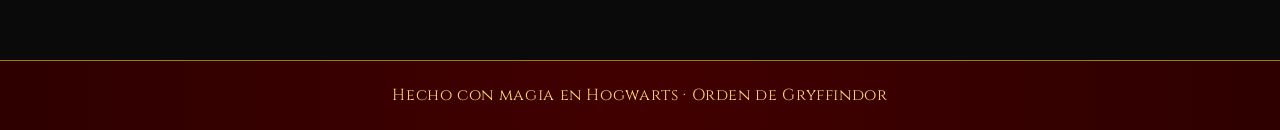
==== commit 55f71ccf: "correccion de links" ====
--- a/perfil.html
+++ b/perfil.html
@@ -28,13 +28,13 @@
                         <a class="nav-link" href="/index.html">INICIO</a>
                     </li>
                     <li class="nav-item">
-                        <a class="nav-link active" aria-current="page" href="#">PERFIL</a>
-                    </li>
-                    <li class="nav-item">
-                        <a class="nav-link" href="#">RECLUTAMIENTO</a>
-                    </li>
-                    <li class="nav-item">
-                        <a class="nav-link" href="#">SALA COMÚN</a>
+                        <a class="nav-link active" aria-current="page" href="/perfil.html">PERFIL</a>
+                    </li>
+                    <li class="nav-item">
+                        <a class="nav-link" href="#formulario">RECLUTAMIENTO</a>
+                    </li>
+                    <li class="nav-item">
+                        <a class="nav-link" href="/store.html">TIENDA</a>
                     </li>
                 </ul>
             </div>
@@ -211,18 +211,6 @@
                 </article>
             </section>
         </div>
-      </div>
-    </div>
-</div>
-<audio autoplay loop>
-  <source src="/assets/harry-potter-theme.mp3" type="audio/mp3">
-  Tu navegador no soporta el elemento de audio.
-</audio>
-<script
-      src="https://cdn.jsdelivr.net/npm/bootstrap@5.3.8/dist/js/bootstrap.bundle.min.js"
-      integrity="sha384-FKyoEForCGlyvwx9Hj09JcYn3nv7wiPVlz7YYwJrWVcXK/BmnVDxM+D2scQbITxI"
-      crossorigin="anonymous"
-    ></script>
     </main>
 
     <footer class="footer-gryffindor">
